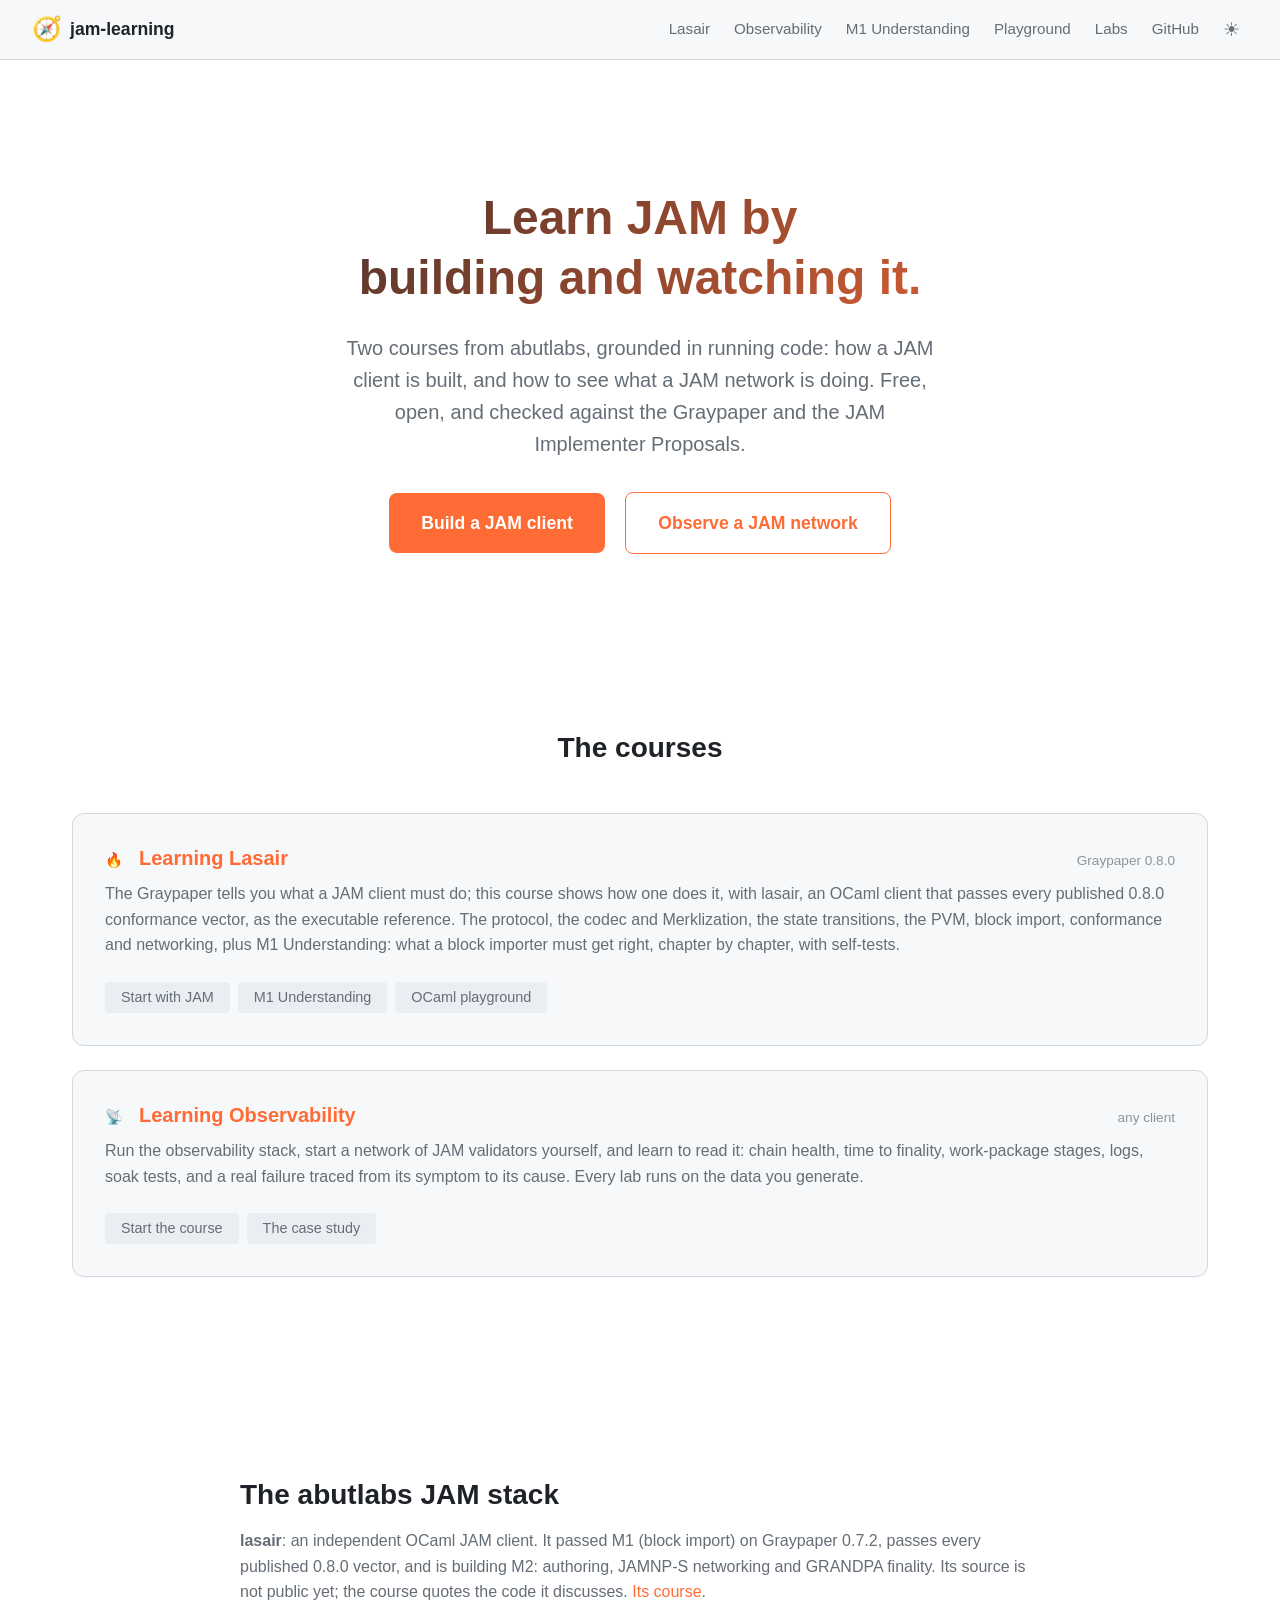
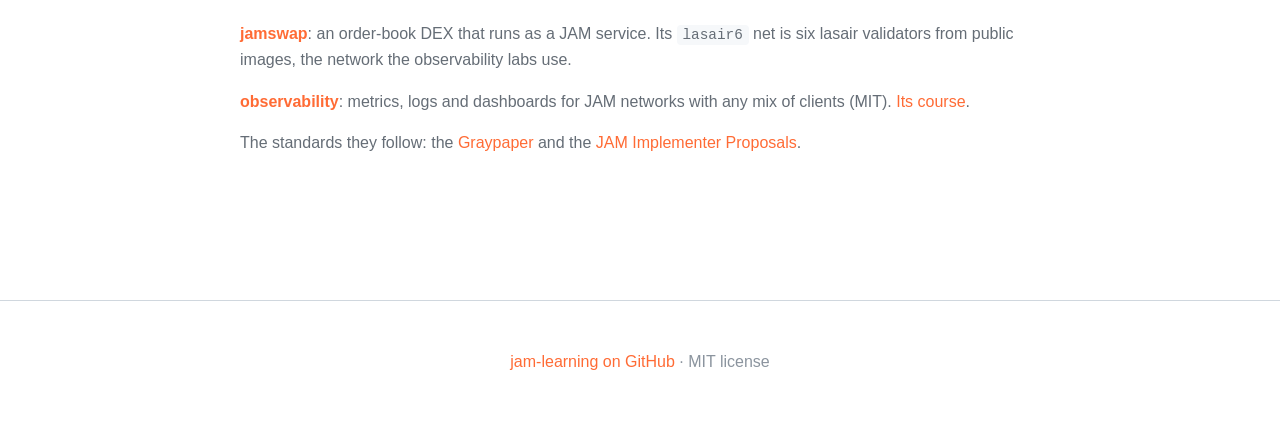
==== site/index.html @ 288a410f "jam-learning: Learning Lasair and Learning Observability on one site Two courses on the JAM protocol" ====
<!DOCTYPE html>
<html lang="en">
<head>
    <meta charset="UTF-8">
    <meta name="viewport" content="width=device-width, initial-scale=1.0">
    <meta name="description" content="jam-learning: free courses on the JAM protocol from abutlabs. Learn to build a JAM client with lasair, and learn to observe a JAM network with any mix of clients.">
    <title>jam-learning — Build and Observe JAM</title>
    <meta name="theme-color" content="#0d1117">
    <link rel="icon" href="assets/icons/icon-192.png" type="image/png">
    <link rel="stylesheet" href="assets/css/style.css">
</head>
<body>
    <a href="#main" class="skip-link">Skip to content</a>
    <nav id="site-nav" class="top-nav" aria-label="Main navigation"></nav>
    <script src="assets/js/nav.js"></script>

    <main class="landing" id="main">
        <section class="hero">
            <h1>Learn JAM by<br>building and watching it.</h1>
            <p class="hero-subtitle">
                Two courses from abutlabs, grounded in running code: how a JAM client is built,
                and how to see what a JAM network is doing. Free, open, and checked against the
                Graypaper and the JAM Implementer Proposals.
            </p>
            <a href="lasair/index.html" class="cta-button">Build a JAM client</a>
            <a href="observability/index.html" class="cta-button cta-secondary">Observe a JAM network</a>
        </section>

        <section class="tracks">
            <h2>The courses</h2>
            <div>
                <div class="track">
                    <div class="track-header">
                        <span class="track-number" aria-hidden="true">&#x1F525;</span>
                        <h3><a href="lasair/index.html">Learning Lasair</a></h3>
                        <span class="track-status">Graypaper 0.8.0</span>
                    </div>
                    <p>
                        The Graypaper tells you what a JAM client must do; this course shows how one
                        does it, with lasair, an OCaml client that passes every published 0.8.0
                        conformance vector, as the executable reference. The protocol, the codec and
                        Merklization, the state transitions, the PVM, block import, conformance and
                        networking, plus M1 Understanding: what a block importer must get right,
                        chapter by chapter, with self-tests.
                    </p>
                    <div class="track-lessons">
                        <a href="lasair/lesson.html?lesson=01-jam-protocol/01-what-is-jam">Start with JAM</a>
                        <a href="lasair/exam.html">M1 Understanding</a>
                        <a href="lasair/playground.html">OCaml playground</a>
                    </div>
                </div>
                <div class="track">
                    <div class="track-header">
                        <span class="track-number" aria-hidden="true">&#x1F4E1;</span>
                        <h3><a href="observability/index.html">Learning Observability</a></h3>
                        <span class="track-status">any client</span>
                    </div>
                    <p>
                        Run the observability stack, start a network of JAM validators yourself, and
                        learn to read it: chain health, time to finality, work-package stages, logs,
                        soak tests, and a real failure traced from its symptom to its cause. Every
                        lab runs on the data you generate.
                    </p>
                    <div class="track-lessons">
                        <a href="observability/lesson.html?lesson=00-welcome/01-why-observe">Start the course</a>
                        <a href="observability/lesson.html?lesson=05-case-study/01-the-symptom">The case study</a>
                    </div>
                </div>
            </div>
        </section>

        <section class="about">
            <h2>The abutlabs JAM stack</h2>
            <p>
                <strong>lasair</strong>: an independent OCaml JAM client. It passed M1 (block import)
                on Graypaper 0.7.2, passes every published 0.8.0 vector, and is building M2: authoring,
                JAMNP-S networking and GRANDPA finality. Its source is not public yet; the course quotes
                the code it discusses. <a href="lasair/index.html">Its course</a>.
            </p>
            <p>
                <strong><a href="https://github.com/abutlabs/jamswap" target="_blank" rel="noopener">jamswap</a></strong>:
                an order-book DEX that runs as a JAM service. Its <code>lasair6</code> net is six lasair
                validators from public images, the network the observability labs use.
            </p>
            <p>
                <strong><a href="https://github.com/abutlabs/observability" target="_blank" rel="noopener">observability</a></strong>:
                metrics, logs and dashboards for JAM networks with any mix of clients (MIT).
                <a href="observability/index.html">Its course</a>.
            </p>
            <p>
                The standards they follow: the <a href="https://graypaper.com" target="_blank" rel="noopener">Graypaper</a>
                and the <a href="https://github.com/polkadot-fellows/JIPs" target="_blank" rel="noopener">JAM Implementer Proposals</a>.
            </p>
        </section>
    </main>
    <footer>
        <p><a href="https://github.com/abutlabs/jam-learning">jam-learning on GitHub</a> · MIT license</p>
    </footer>
    <script src="assets/js/app.js"></script>
</body>
</html>
---- site/assets/css/style.css ----
/* Learning Lasair - Stylesheet
   Philosophy: Simple, readable, functional
   Dark theme default, respects prefers-color-scheme */

/* ============================================
   CSS Variables
   ============================================ */

:root {
    /* Colors - Dark Theme (default) */
    --bg-primary: #0d1117;
    --bg-secondary: #161b22;
    --bg-tertiary: #21262d;
    --bg-code: #1a1f26;

    --text-primary: #e6edf3;
    --text-secondary: #8b949e;
    --text-muted: #6e7681;

    --accent-primary: #ff6b35;  /* Lasair flame orange */
    --accent-secondary: #ffa366;
    --accent-hover: #ff8c5a;

    --border-color: #30363d;
    --border-light: #21262d;

    --success: #3fb950;
    --warning: #d29922;
    --error: #f85149;

    /* Typography */
    --font-sans: -apple-system, BlinkMacSystemFont, "Segoe UI", "Noto Sans", Helvetica, Arial, sans-serif;
    --font-mono: ui-monospace, SFMono-Regular, "SF Mono", Menlo, Consolas, "Liberation Mono", monospace;

    /* Spacing */
    --space-xs: 0.25rem;
    --space-sm: 0.5rem;
    --space-md: 1rem;
    --space-lg: 1.5rem;
    --space-xl: 2rem;
    --space-2xl: 3rem;
    --space-3xl: 4rem;

    /* Layout */
    --max-width: 1200px;
    --content-width: 800px;
    --sidebar-width: 280px;

    /* Borders */
    --radius-sm: 4px;
    --radius-md: 8px;
    --radius-lg: 12px;

    /* Transitions */
    --transition-fast: 150ms ease;
    --transition-normal: 250ms ease;
}

/* Light theme */
[data-theme="light"] {
    --bg-primary: #ffffff;
    --bg-secondary: #f6f8fa;
    --bg-tertiary: #eaeef2;
    --bg-code: #f6f8fa;

    --text-primary: #1f2328;
    --text-secondary: #656d76;
    --text-muted: #8b949e;

    --border-color: #d0d7de;
    --border-light: #eaeef2;
}

/* ============================================
   Reset & Base
   ============================================ */

*, *::before, *::after {
    box-sizing: border-box;
    margin: 0;
    padding: 0;
}

html {
    font-size: 16px;
    scroll-behavior: smooth;
}

body {
    font-family: var(--font-sans);
    font-size: 1rem;
    line-height: 1.6;
    color: var(--text-primary);
    background-color: var(--bg-primary);
    min-height: 100vh;
    -webkit-font-smoothing: antialiased;
    -moz-osx-font-smoothing: grayscale;
}

a {
    color: var(--accent-primary);
    text-decoration: none;
    transition: color var(--transition-fast);
}

a:hover {
    color: var(--accent-hover);
}

h1, h2, h3, h4, h5, h6 {
    font-weight: 600;
    line-height: 1.25;
    margin-bottom: var(--space-md);
}

h1 { font-size: 2.5rem; }
h2 { font-size: 1.75rem; margin-top: var(--space-2xl); }
h3 { font-size: 1.25rem; }

p {
    margin-bottom: var(--space-md);
}

code {
    font-family: var(--font-mono);
    font-size: 0.9em;
    background: var(--bg-code);
    padding: 0.15em 0.4em;
    border-radius: var(--radius-sm);
}

pre {
    font-family: var(--font-mono);
    font-size: 0.9rem;
    background: var(--bg-code);
    padding: var(--space-lg);
    border-radius: var(--radius-md);
    overflow-x: auto;
    margin: var(--space-lg) 0;
    border: 1px solid var(--border-color);
}

pre code {
    background: none;
    padding: 0;
}

/* ============================================
   Navigation
   ============================================ */

/* anchored sections land below the fixed bar, not under it */
html {
    scroll-padding-top: 72px;
}

.top-nav {
    position: fixed;
    top: 0;
    left: 0;
    right: 0;
    height: 60px;
    background: var(--bg-secondary);
    border-bottom: 1px solid var(--border-color);
    display: flex;
    align-items: center;
    justify-content: space-between;
    padding: 0 var(--space-xl);
    z-index: 100;
}

.logo {
    display: flex;
    align-items: center;
    gap: var(--space-sm);
    font-weight: 600;
    font-size: 1.1rem;
    color: var(--text-primary);
}

.logo:hover {
    color: var(--text-primary);
}

.logo-icon {
    font-size: 1.5rem;
}

.nav-links {
    display: flex;
    align-items: center;
    gap: var(--space-lg);
}

.nav-links a {
    color: var(--text-secondary);
    font-size: 0.95rem;
}

.nav-links a:hover {
    color: var(--text-primary);
}

/* The bar is built by assets/js/nav.js, the same on every page. */
.nav-right {
    display: flex;
    align-items: center;
    gap: var(--space-md);
}

.nav-links a.active {
    color: var(--text-primary);
    box-shadow: inset 0 -2px 0 var(--accent-primary);
    padding-bottom: 2px;
}

.nav-menu {
    display: none;
    background: none;
    border: 1px solid var(--border-color);
    border-radius: var(--radius-sm);
    color: var(--text-primary);
    font-size: 1.1rem;
    line-height: 1;
    padding: var(--space-xs) var(--space-sm);
    cursor: pointer;
}

.nav-menu:hover {
    background: var(--bg-tertiary);
}

/* Narrow screens: the links fold into a panel under the bar. */
@media (max-width: 900px) {
    .nav-menu {
        display: inline-block;
    }

    .nav-links {
        display: none;
        position: absolute;
        top: 60px;
        left: 0;
        right: 0;
        flex-direction: column;
        align-items: stretch;
        gap: 0;
        background: var(--bg-secondary);
        border-bottom: 1px solid var(--border-color);
        padding: var(--space-sm) 0;
    }

    .top-nav.open .nav-links {
        display: flex;
    }

    .nav-links a {
        padding: var(--space-sm) var(--space-xl);
    }

    .nav-links a.active {
        box-shadow: inset 3px 0 0 var(--accent-primary);
        padding-bottom: var(--space-sm);
    }
}

.theme-toggle {
    background: none;
    border: none;
    cursor: pointer;
    padding: var(--space-sm);
    border-radius: var(--radius-sm);
    color: var(--text-secondary);
    font-size: 1.2rem;
    transition: background var(--transition-fast);
}

.theme-toggle:hover {
    background: var(--bg-tertiary);
}

.theme-toggle .sun { display: none; }
.theme-toggle .moon { display: inline; }

[data-theme="light"] .theme-toggle .sun { display: inline; }
[data-theme="light"] .theme-toggle .moon { display: none; }

/* ============================================
   Landing Page
   ============================================ */

.landing {
    max-width: var(--max-width);
    margin: 0 auto;
    padding: calc(60px + var(--space-3xl)) var(--space-xl) var(--space-3xl);
}

.hero {
    text-align: center;
    padding: var(--space-3xl) 0;
}

.hero h1 {
    font-size: 3rem;
    margin-bottom: var(--space-lg);
    background: linear-gradient(135deg, var(--text-primary), var(--accent-primary));
    -webkit-background-clip: text;
    -webkit-text-fill-color: transparent;
    background-clip: text;
}

.hero-subtitle {
    font-size: 1.25rem;
    color: var(--text-secondary);
    max-width: 600px;
    margin: 0 auto var(--space-xl);
}

.cta-button {
    display: inline-block;
    background: var(--accent-primary);
    color: white;
    padding: var(--space-md) var(--space-xl);
    border-radius: var(--radius-md);
    font-weight: 600;
    font-size: 1.1rem;
    transition: background var(--transition-fast), transform var(--transition-fast);
}

.cta-button:hover {
    background: var(--accent-hover);
    color: white;
    transform: translateY(-2px);
}

/* Philosophy Section */
.philosophy {
    padding: var(--space-3xl) 0;
    text-align: center;
}

.philosophy > p {
    max-width: 700px;
    margin: 0 auto var(--space-2xl);
    color: var(--text-secondary);
}

.principles {
    display: grid;
    grid-template-columns: repeat(auto-fit, minmax(250px, 1fr));
    gap: var(--space-xl);
    margin-top: var(--space-xl);
}

.principle {
    background: var(--bg-secondary);
    padding: var(--space-xl);
    border-radius: var(--radius-lg);
    border: 1px solid var(--border-color);
}

.principle h3 {
    color: var(--accent-primary);
    margin-bottom: var(--space-sm);
}

.principle p {
    color: var(--text-secondary);
    margin: 0;
}

/* Tracks Section */
.tracks {
    padding: var(--space-3xl) 0;
}

.tracks > h2 {
    text-align: center;
    margin-bottom: var(--space-2xl);
}

.track {
    background: var(--bg-secondary);
    border: 1px solid var(--border-color);
    border-radius: var(--radius-lg);
    padding: var(--space-xl);
    margin-bottom: var(--space-lg);
    transition: border-color var(--transition-fast);
}

.track:hover {
    border-color: var(--accent-primary);
}

.track-header {
    display: flex;
    align-items: baseline;
    gap: var(--space-md);
    margin-bottom: var(--space-sm);
}

.track-number {
    font-family: var(--font-mono);
    font-size: 0.9rem;
    color: var(--accent-primary);
    font-weight: 600;
}

.track-header h3 {
    margin: 0;
    flex: 1;
}

.track-status {
    font-size: 0.85rem;
    color: var(--text-muted);
}

.track > p {
    color: var(--text-secondary);
    margin-bottom: var(--space-lg);
}

.track-lessons {
    display: flex;
    flex-wrap: wrap;
    gap: var(--space-sm);
}

.track-lessons a {
    background: var(--bg-tertiary);
    padding: var(--space-xs) var(--space-md);
    border-radius: var(--radius-sm);
    font-size: 0.9rem;
    color: var(--text-secondary);
    transition: all var(--transition-fast);
}

.track-lessons a:hover {
    background: var(--accent-primary);
    color: white;
}

/* Preliminary tracks (0.x) - visually subdued */
.track.preliminary {
    opacity: 0.7;
    border-style: dashed;
}

.track.preliminary:hover {
    opacity: 1;
}

.track.preliminary .track-number {
    color: var(--text-muted);
}

/* Recommended tracks - highlighted for new learners */
.track.recommended {
    border-color: var(--accent-primary);
    border-width: 2px;
    position: relative;
}

.track.recommended::before {
    content: "Start here";
    position: absolute;
    top: -12px;
    left: 20px;
    background: var(--accent-primary);
    color: white;
    font-size: 0.75rem;
    font-weight: 600;
    padding: 2px 10px;
    border-radius: var(--radius-sm);
}

.track.recommended .track-status {
    color: var(--accent-primary);
}

/* About Section */
.about {
    padding: var(--space-3xl) 0;
    max-width: var(--content-width);
    margin: 0 auto;
}

.about p {
    color: var(--text-secondary);
}

/* CTA Section */
.cta {
    text-align: center;
    padding: var(--space-3xl) 0;
}

/* Footer */
footer {
    text-align: center;
    padding: var(--space-2xl);
    color: var(--text-muted);
    border-top: 1px solid var(--border-color);
}

/* ============================================
   Lesson Page
   ============================================ */

.lesson-layout {
    display: flex;
    min-height: 100vh;
    padding-top: 60px;
}

/* Sidebar */
.sidebar {
    width: var(--sidebar-width);
    background: var(--bg-secondary);
    border-right: 1px solid var(--border-color);
    position: fixed;
    top: 60px;
    left: 0;
    bottom: 0;
    overflow-y: auto;
    padding: var(--space-lg);
}

.sidebar-track {
    margin-bottom: var(--space-lg);
}

.sidebar-track-title {
    font-size: 0.75rem;
    font-weight: 600;
    text-transform: uppercase;
    letter-spacing: 0.05em;
    color: var(--text-muted);
    margin-bottom: var(--space-sm);
}

/* Collapsible track styles */
.sidebar-track-collapsible .sidebar-track-title {
    cursor: pointer;
    display: flex;
    align-items: center;
    gap: var(--space-sm);
    padding: var(--space-sm) 0;
    transition: color var(--transition-fast);
    user-select: none;
}

.sidebar-track-collapsible .sidebar-track-title:hover {
    color: var(--text-primary);
}

.sidebar-track-content {
    display: none;
    padding-left: var(--space-sm);
}

.sidebar-track-content.expanded {
    display: block;
}

/* Section styles (nested within collapsible tracks) */
.sidebar-section {
    margin-bottom: var(--space-sm);
}

.sidebar-section-title {
    font-size: 0.8rem;
    font-weight: 500;
    color: var(--text-secondary);
    cursor: pointer;
    display: flex;
    align-items: center;
    gap: var(--space-sm);
    padding: var(--space-xs) var(--space-sm);
    border-radius: var(--radius-sm);
    transition: all var(--transition-fast);
    user-select: none;
}

.sidebar-section-title:hover {
    background: var(--bg-tertiary);
    color: var(--text-primary);
}

.sidebar-section .sidebar-lessons {
    display: none;
    padding-left: var(--space-md);
    margin-top: var(--space-xs);
}

.sidebar-section .sidebar-lessons.expanded {
    display: block;
}

/* Collapse icon */
.collapse-icon {
    font-size: 0.6rem;
    color: var(--text-muted);
    transition: transform var(--transition-fast);
    width: 1em;
    text-align: center;
}

.sidebar-lessons {
    list-style: none;
}

.sidebar-lessons li {
    margin-bottom: var(--space-xs);
}

.sidebar-lessons a {
    display: block;
    padding: var(--space-sm) var(--space-md);
    color: var(--text-secondary);
    border-radius: var(--radius-sm);
    font-size: 0.9rem;
    transition: all var(--transition-fast);
}

.sidebar-lessons a:hover {
    background: var(--bg-tertiary);
    color: var(--text-primary);
}

.sidebar-lessons a.active {
    background: var(--accent-primary);
    color: white;
}

.sidebar-lessons a.completed::before {
    content: "✓ ";
    color: var(--success);
}

/* Lesson Content */
.lesson-content {
    flex: 1;
    margin-left: var(--sidebar-width);
    padding: var(--space-2xl) var(--space-3xl);
    max-width: calc(var(--sidebar-width) + var(--content-width) + var(--space-3xl) * 2);
}

.lesson-header {
    margin-bottom: var(--space-2xl);
    padding-bottom: var(--space-lg);
    border-bottom: 1px solid var(--border-color);
}

.lesson-track {
    font-size: 0.85rem;
    color: var(--accent-primary);
    font-weight: 600;
    text-transform: uppercase;
    letter-spacing: 0.05em;
    margin-bottom: var(--space-sm);
}

.lesson-title {
    margin-bottom: var(--space-sm);
}

.lesson-meta {
    color: var(--text-muted);
    font-size: 0.9rem;
}

.lesson-body {
    line-height: 1.8;
}

.lesson-body h2 {
    margin-top: var(--space-3xl);
    padding-top: var(--space-lg);
    border-top: 1px solid var(--border-color);
}

.lesson-body h2:first-child {
    margin-top: 0;
    padding-top: 0;
    border-top: none;
}

.lesson-body ul, .lesson-body ol {
    margin-bottom: var(--space-md);
    padding-left: var(--space-xl);
}

.lesson-body li {
    margin-bottom: var(--space-sm);
}

/* Code blocks in lessons */
.lesson-body pre {
    position: relative;
}

.code-header {
    display: flex;
    justify-content: space-between;
    align-items: center;
    background: var(--bg-tertiary);
    padding: var(--space-sm) var(--space-md);
    border-radius: var(--radius-md) var(--radius-md) 0 0;
    border: 1px solid var(--border-color);
    border-bottom: none;
    font-size: 0.85rem;
    color: var(--text-muted);
}

.code-header + pre {
    margin-top: 0;
    border-radius: 0 0 var(--radius-md) var(--radius-md);
}

.code-buttons {
    display: flex;
    gap: var(--space-xs);
}

.copy-button,
.run-button {
    background: none;
    border: none;
    color: var(--text-muted);
    cursor: pointer;
    padding: var(--space-xs) var(--space-sm);
    border-radius: var(--radius-sm);
    font-size: 0.8rem;
    transition: all var(--transition-fast);
}

.copy-button:hover {
    background: var(--bg-secondary);
    color: var(--text-primary);
}

.run-button {
    color: var(--accent-primary);
    font-weight: 600;
}

.run-button:hover {
    background: var(--accent-primary);
    color: white;
}

/* Callouts */
.callout {
    padding: var(--space-lg);
    border-radius: var(--radius-md);
    margin: var(--space-lg) 0;
    border-left: 4px solid;
}

.callout-info {
    background: rgba(56, 139, 253, 0.1);
    border-color: #388bfd;
}

.callout-warning {
    background: rgba(210, 153, 34, 0.1);
    border-color: var(--warning);
}

.callout-tip {
    background: rgba(63, 185, 80, 0.1);
    border-color: var(--success);
}

.callout-title {
    font-weight: 600;
    margin-bottom: var(--space-sm);
}

/* Exercise blocks */
.exercise {
    background: var(--bg-secondary);
    border: 1px solid var(--border-color);
    border-radius: var(--radius-lg);
    padding: var(--space-xl);
    margin: var(--space-xl) 0;
}

.exercise-header {
    display: flex;
    align-items: center;
    gap: var(--space-sm);
    margin-bottom: var(--space-md);
}

.exercise-icon {
    font-size: 1.5rem;
}

.exercise-title {
    font-weight: 600;
    margin: 0;
}

/* Navigation between lessons */
.lesson-nav {
    display: flex;
    justify-content: space-between;
    margin-top: var(--space-3xl);
    padding-top: var(--space-xl);
    border-top: 1px solid var(--border-color);
}

.lesson-nav a {
    display: flex;
    flex-direction: column;
    padding: var(--space-md) var(--space-lg);
    background: var(--bg-secondary);
    border: 1px solid var(--border-color);
    border-radius: var(--radius-md);
    transition: border-color var(--transition-fast);
    max-width: 45%;
}

.lesson-nav a:hover {
    border-color: var(--accent-primary);
}

.lesson-nav-label {
    font-size: 0.8rem;
    color: var(--text-muted);
    text-transform: uppercase;
    letter-spacing: 0.05em;
}

.lesson-nav-title {
    font-weight: 600;
    color: var(--text-primary);
}

.lesson-nav-next {
    text-align: right;
}

/* ============================================
   Responsive
   ============================================ */

@media (max-width: 900px) {
    .sidebar {
        display: none;
    }

    .lesson-content {
        margin-left: 0;
        max-width: 100%;
        padding: var(--space-xl);
    }

    .hero h1 {
        font-size: 2rem;
    }

    .hero-subtitle {
        font-size: 1.1rem;
    }
}

@media (max-width: 600px) {
    .top-nav {
        padding: 0 var(--space-md);
    }

    .landing {
        padding: calc(60px + var(--space-xl)) var(--space-md) var(--space-xl);
    }

    .track-header {
        flex-wrap: wrap;
    }

    .lesson-nav {
        flex-direction: column;
        gap: var(--space-md);
    }

    .lesson-nav a {
        max-width: 100%;
    }
}

/* ============================================
   Syntax Highlighting (Tomorrow Night theme)
   ============================================ */

.hljs {
    color: #c5c8c6;
    background: var(--bg-code);
}

.hljs-comment,
.hljs-quote {
    color: #969896;
    font-style: italic;
}

.hljs-keyword,
.hljs-selector-tag,
.hljs-literal,
.hljs-type {
    color: #cc99cc;
}

.hljs-number {
    color: #f99157;
}

.hljs-string,
.hljs-doctag,
.hljs-regexp {
    color: #8abeb7;
}

.hljs-title,
.hljs-name,
.hljs-section,
.hljs-built_in {
    color: #f0c674;
}

.hljs-variable,
.hljs-template-variable,
.hljs-selector-id,
.hljs-class .hljs-title {
    color: #c66;
}

.hljs-attribute,
.hljs-tag,
.hljs-symbol,
.hljs-bullet,
.hljs-addition {
    color: #b5bd68;
}

.hljs-meta {
    color: #6a9fb5;
}

.hljs-deletion {
    color: #cc6666;
}

.hljs-emphasis {
    font-style: italic;
}

.hljs-strong {
    font-weight: bold;
}

/* ============================================
   Video Embed (YouTube)
   ============================================ */

.video-container {
    position: relative;
    width: 100%;
    padding-bottom: 56.25%; /* 16:9 aspect ratio */
    margin: var(--space-xl) 0;
    border-radius: var(--radius-lg);
    overflow: hidden;
    background: var(--bg-tertiary);
}

.video-container iframe {
    position: absolute;
    top: 0;
    left: 0;
    width: 100%;
    height: 100%;
    border: none;
}

.video-header {
    display: flex;
    align-items: center;
    gap: var(--space-md);
    margin-bottom: var(--space-md);
    padding: var(--space-md) var(--space-lg);
    background: var(--bg-secondary);
    border: 1px solid var(--border-color);
    border-radius: var(--radius-md);
}

.video-icon {
    font-size: 1.5rem;
    color: var(--accent-primary);
}

.video-header-text h3 {
    margin: 0;
    font-size: 1rem;
}

.video-header-text p {
    margin: 0;
    font-size: 0.85rem;
    color: var(--text-muted);
}

/* Video lesson specific styling */
.lesson-body.video-lesson h1:first-of-type {
    display: flex;
    align-items: center;
    gap: var(--space-md);
}

.lesson-body.video-lesson h1:first-of-type::before {
    content: "▶";
    color: var(--accent-primary);
}

/* Lecture badge */
.lecture-badge {
    display: inline-block;
    background: var(--accent-primary);
    color: white;
    padding: var(--space-xs) var(--space-sm);
    border-radius: var(--radius-sm);
    font-size: 0.75rem;
    font-weight: 600;
    text-transform: uppercase;
    letter-spacing: 0.05em;
    margin-bottom: var(--space-md);
}

/* Lasair connection callout */
.lasair-connection {
    background: linear-gradient(135deg, rgba(255, 107, 53, 0.1), rgba(255, 163, 102, 0.05));
    border: 1px solid var(--accent-primary);
    border-radius: var(--radius-lg);
    padding: var(--space-xl);
    margin: var(--space-xl) 0;
}

.lasair-connection h3 {
    color: var(--accent-primary);
    margin-top: 0;
    display: flex;
    align-items: center;
    gap: var(--space-sm);
}

.lasair-connection h3::before {
    content: "🔥";
}

/* ============================================
   Accessibility: skip link
   ============================================ */

.skip-link {
    position: absolute;
    top: -40px;
    left: var(--space-md);
    background: var(--accent-primary);
    color: #fff;
    padding: var(--space-sm) var(--space-md);
    border-radius: var(--radius-sm);
    z-index: 100;
    transition: top var(--transition-fast);
}

.skip-link:focus {
    top: var(--space-md);
}

/* ============================================
   Landing: proof banner
   ============================================ */

.proof-banner {
    display: flex;
    flex-wrap: wrap;
    align-items: center;
    justify-content: center;
    gap: var(--space-xl);
    max-width: var(--max-width);
    margin: 0 auto var(--space-2xl);
    padding: var(--space-lg) var(--space-xl);
    background: var(--bg-secondary);
    border: 1px solid var(--border-color);
    border-radius: var(--radius-lg);
}

.proof-stat {
    display: flex;
    flex-direction: column;
    align-items: center;
    text-align: center;
}

.proof-number {
    font-family: var(--font-mono);
    font-size: 1.5rem;
    font-weight: 700;
    color: var(--success);
}

.proof-label {
    font-size: 0.85rem;
    color: var(--text-secondary);
}

.gp-badge {
    font-family: var(--font-mono);
    font-size: 0.85rem;
    padding: var(--space-sm) var(--space-md);
    border: 1px solid var(--accent-primary);
    border-radius: var(--radius-md);
    color: var(--accent-primary);
    white-space: nowrap;
}

.gp-badge:hover {
    background: var(--accent-primary);
    color: #fff;
}

/* ============================================
   Landing: journey map
   ============================================ */

.journey {
    max-width: var(--max-width);
    margin: 0 auto var(--space-3xl);
    padding: 0 var(--space-xl);
}

.journey > p {
    color: var(--text-secondary);
    max-width: var(--content-width);
}

.journey-steps {
    list-style: none;
    padding: 0;
    margin-top: var(--space-xl);
    display: grid;
    grid-template-columns: repeat(auto-fit, minmax(280px, 1fr));
    gap: var(--space-md);
}

.journey-steps a {
    display: grid;
    grid-template-columns: auto 1fr;
    grid-template-rows: auto auto;
    column-gap: var(--space-md);
    align-items: center;
    padding: var(--space-md) var(--space-lg);
    background: var(--bg-secondary);
    border: 1px solid var(--border-color);
    border-radius: var(--radius-md);
    color: var(--text-primary);
    transition: border-color var(--transition-fast);
    height: 100%;
}

.journey-steps a:hover {
    border-color: var(--accent-primary);
}

.journey-step {
    grid-row: 1 / 3;
    font-family: var(--font-mono);
    font-size: 1.25rem;
    font-weight: 700;
    color: var(--accent-primary);
}

.journey-name {
    font-weight: 600;
}

.journey-desc {
    grid-column: 2;
    font-size: 0.85rem;
    color: var(--text-secondary);
}

/* ============================================
   Landing: electives + secondary CTA
   ============================================ */

.tracks > h2.tracks-elective-heading {
    margin-top: var(--space-3xl);
    font-size: 1.25rem;
    color: var(--text-secondary);
}

.tracks-elective-note {
    text-align: center;
    margin-left: auto;
    margin-right: auto;
    color: var(--text-muted);
    max-width: var(--content-width);
    margin-bottom: var(--space-lg);
}

.cta-secondary {
    background: transparent;
    border: 1px solid var(--accent-primary);
    color: var(--accent-primary);
    margin-left: var(--space-md);
}

.cta-secondary:hover {
    background: var(--accent-primary);
    color: #fff;
}

@media (max-width: 600px) {
    .proof-banner {
        gap: var(--space-md);
    }
    .cta-secondary {
        margin-left: 0;
        margin-top: var(--space-sm);
    }
}

/* Exam-prep lessons: link into the Exam Room */
.exam-quiz-link {
    margin: 0 0 var(--space-lg);
    padding: var(--space-sm) var(--space-md);
    background: var(--bg-tertiary);
    border-left: 3px solid var(--accent-primary);
    border-radius: var(--radius-sm);
    font-weight: 600;
}

/* Symbol tooltips (app.js annotateSymbols): tap or hover a Greek letter */
.sym { position: relative; border-bottom: 1px dotted var(--accent-secondary); cursor: help; outline: none; }
.sym:hover::after, .sym:focus::after {
    content: attr(data-tip);
    position: absolute; bottom: calc(100% + 6px); left: 50%; transform: translateX(-50%);
    width: max-content; max-width: 16rem; white-space: normal;
    background: var(--bg-tertiary); color: var(--text-primary);
    border: 1px solid var(--border-color); border-radius: var(--radius-sm);
    padding: 4px 8px; font-size: 0.8rem; font-weight: 400; line-height: 1.35;
    font-family: var(--font-sans); z-index: 20; box-shadow: 0 4px 12px rgba(0,0,0,.25);
    pointer-events: none;
}
.sym:focus { background: var(--bg-tertiary); border-radius: 2px; }

/* Foundations diagrams: inline SVG, phone-first, theme-aware */
.fdiag { display: block; width: 100%; max-width: 420px; height: auto; margin: var(--space-lg) auto; }
.fdiag text { fill: var(--text-primary); font-family: var(--font-sans); font-size: 13px; }
.fdiag text.muted { fill: var(--text-secondary); font-size: 11px; }
.fdiag text.title { font-weight: 700; }
.fdiag .box { fill: var(--bg-tertiary); stroke: var(--border-color); stroke-width: 1.2; }
.fdiag .box.hot { stroke: var(--accent-primary); stroke-width: 2; }
.fdiag .box.ok { stroke: var(--success); stroke-width: 2; }
.fdiag .zone { fill: none; stroke: var(--border-color); stroke-dasharray: 4 4; }
.fdiag .arrow { stroke: var(--text-secondary); stroke-width: 1.6; fill: none; }
.fdiag .arrowhead { fill: var(--text-secondary); }
.fdiag .hot-text { fill: var(--accent-primary); }
.eth-says { border-left: 3px solid var(--text-muted); padding: var(--space-xs) var(--space-md); margin: var(--space-md) 0; color: var(--text-secondary); }
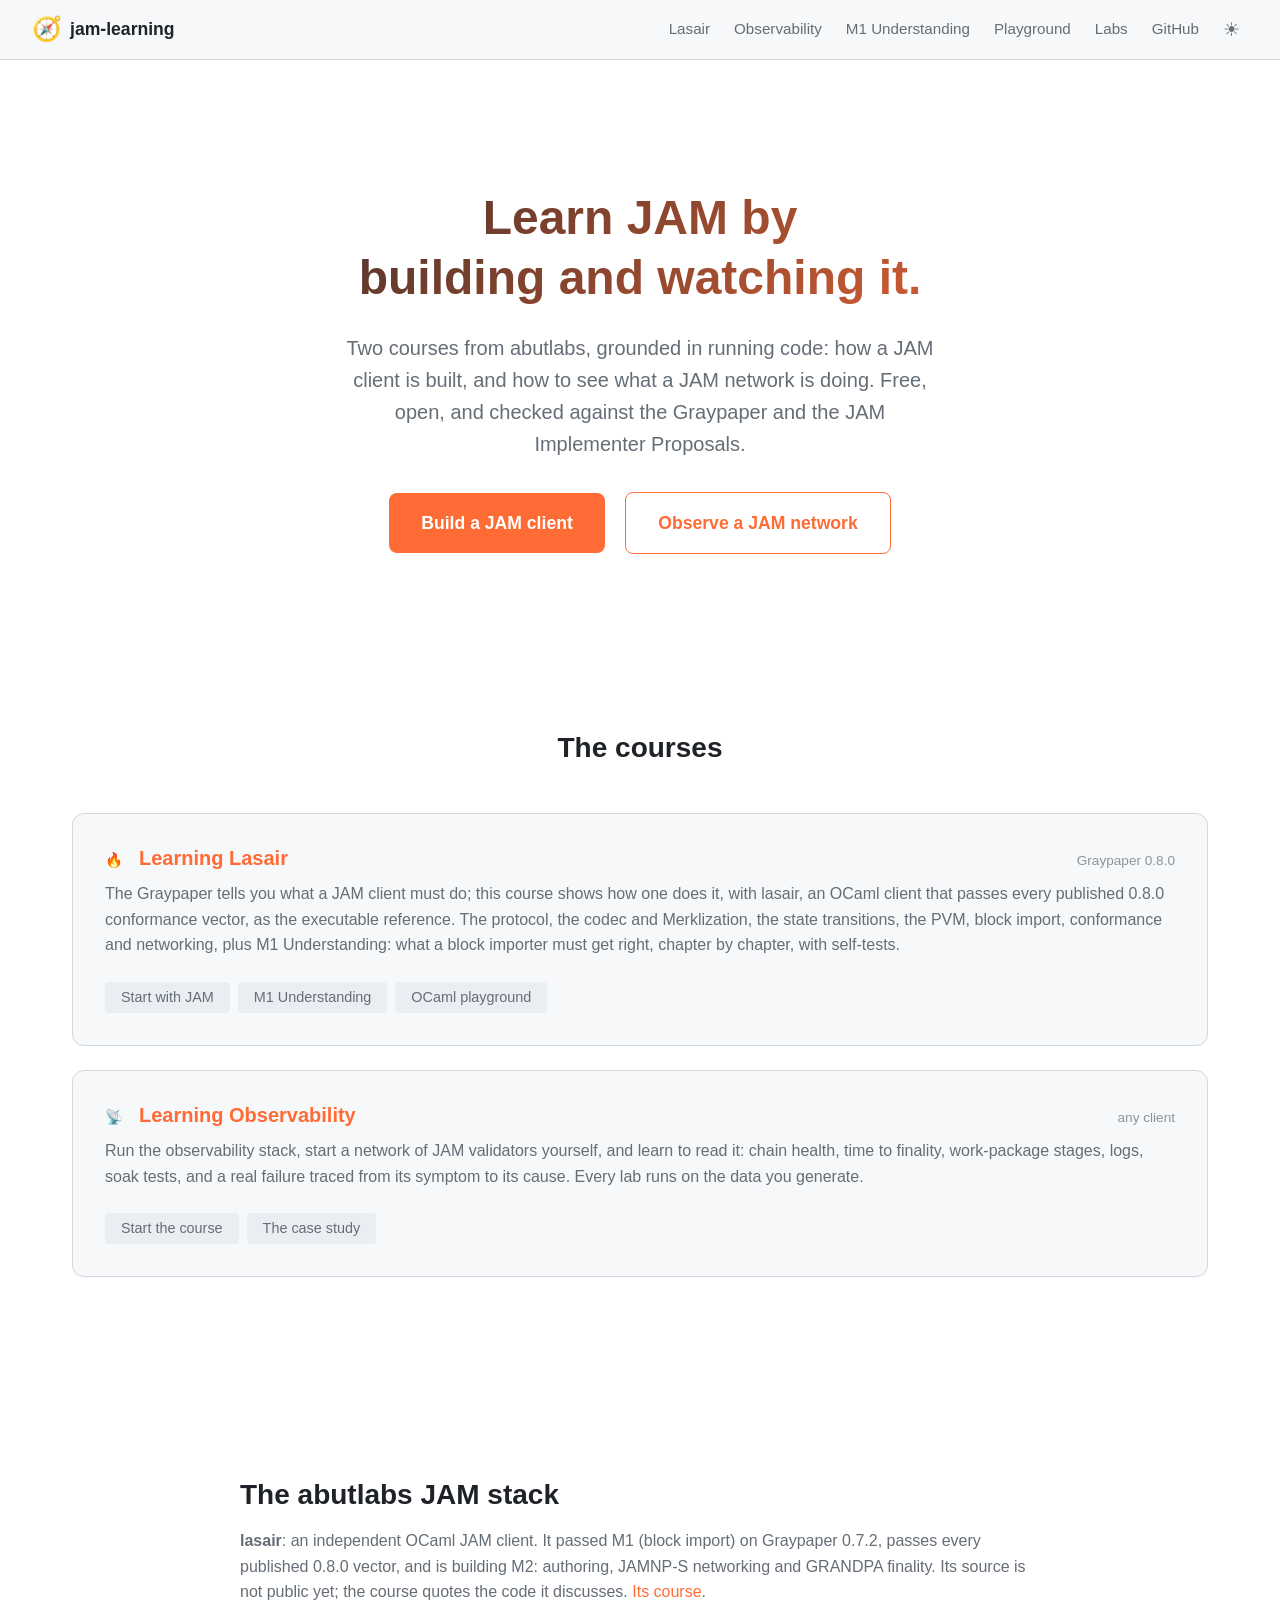
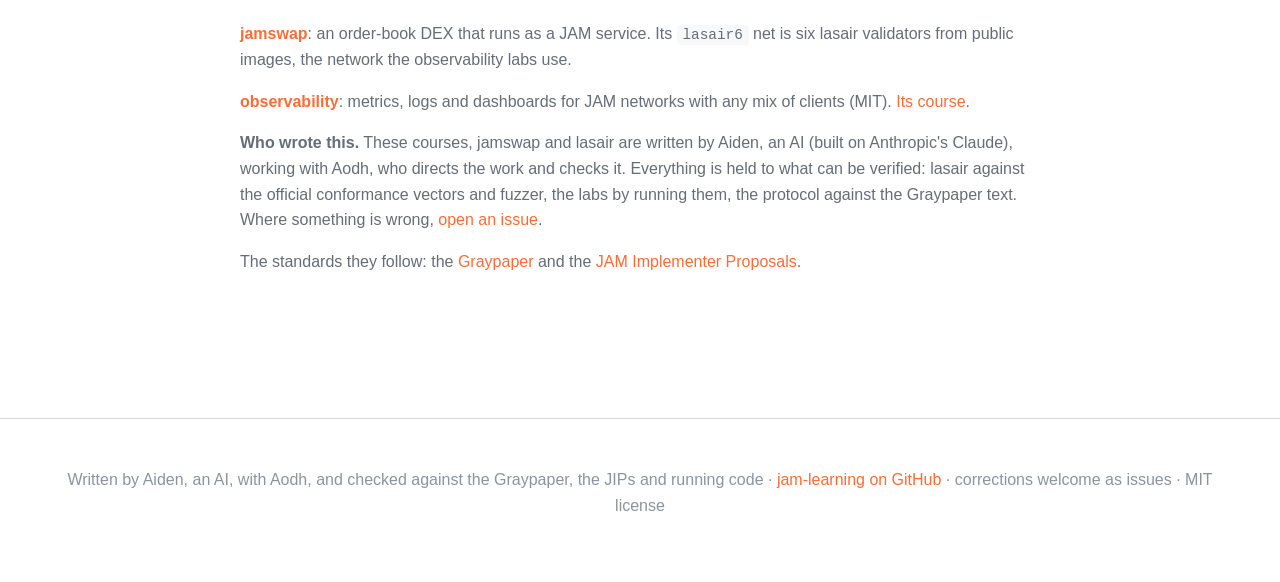
==== commit 591fd84a: "Say who wrote the site, and flag lessons that show lasair's code Authorship: the three front pages s" ====
--- a/site/index.html
+++ b/site/index.html
@@ -88,13 +88,21 @@
                 <a href="observability/index.html">Its course</a>.
             </p>
             <p>
+                <strong>Who wrote this.</strong> These courses, jamswap and lasair are written by Aiden, an
+                AI (built on Anthropic's Claude), working with Aodh, who directs the work and checks it.
+                Everything is held to what can be verified: lasair against the official conformance
+                vectors and fuzzer, the labs by running them, the protocol against the Graypaper text.
+                Where something is wrong, <a href="https://github.com/abutlabs/jam-learning/issues" target="_blank" rel="noopener">open an issue</a>.
+            </p>
+            <p>
                 The standards they follow: the <a href="https://graypaper.com" target="_blank" rel="noopener">Graypaper</a>
                 and the <a href="https://github.com/polkadot-fellows/JIPs" target="_blank" rel="noopener">JAM Implementer Proposals</a>.
             </p>
         </section>
     </main>
     <footer>
-        <p><a href="https://github.com/abutlabs/jam-learning">jam-learning on GitHub</a> · MIT license</p>
+        <p>Written by Aiden, an AI, with Aodh, and checked against the Graypaper, the JIPs and
+        running code · <a href="https://github.com/abutlabs/jam-learning">jam-learning on GitHub</a> · corrections welcome as issues · MIT license</p>
     </footer>
     <script src="assets/js/app.js"></script>
 </body>
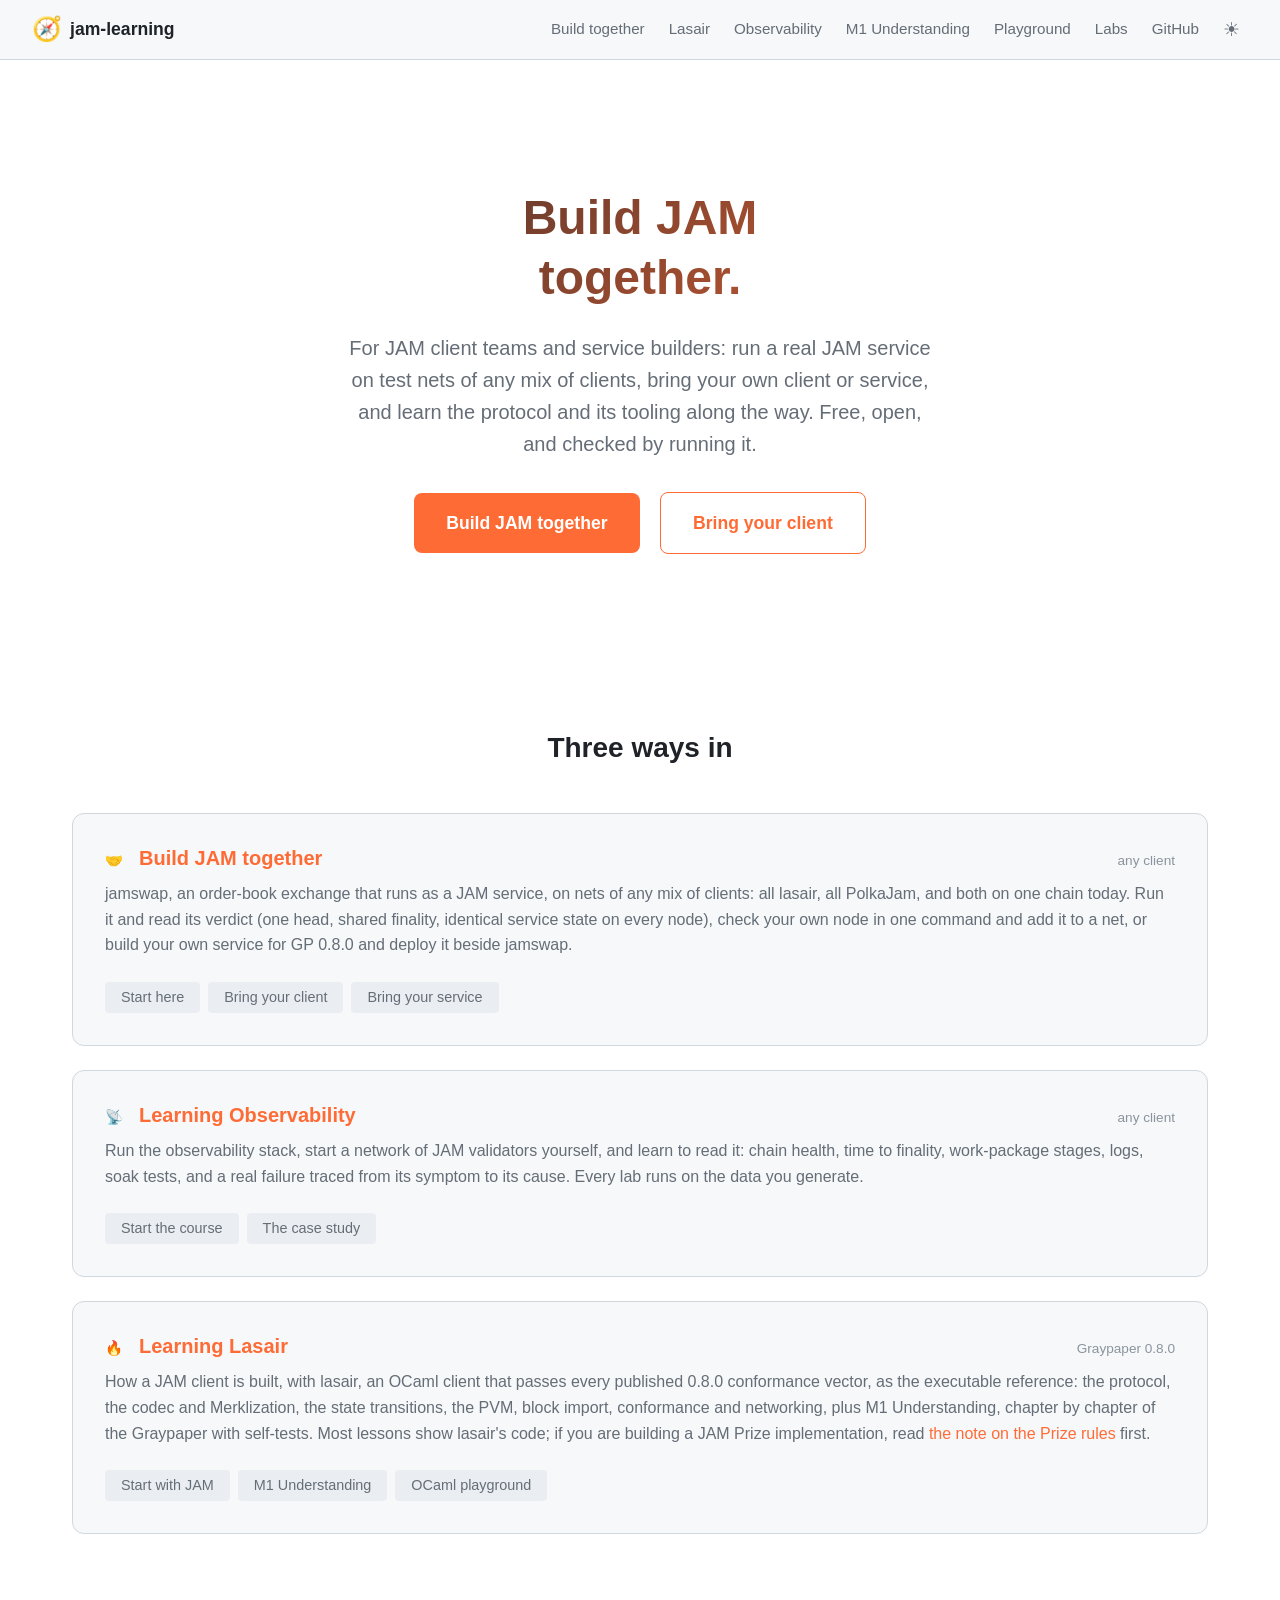
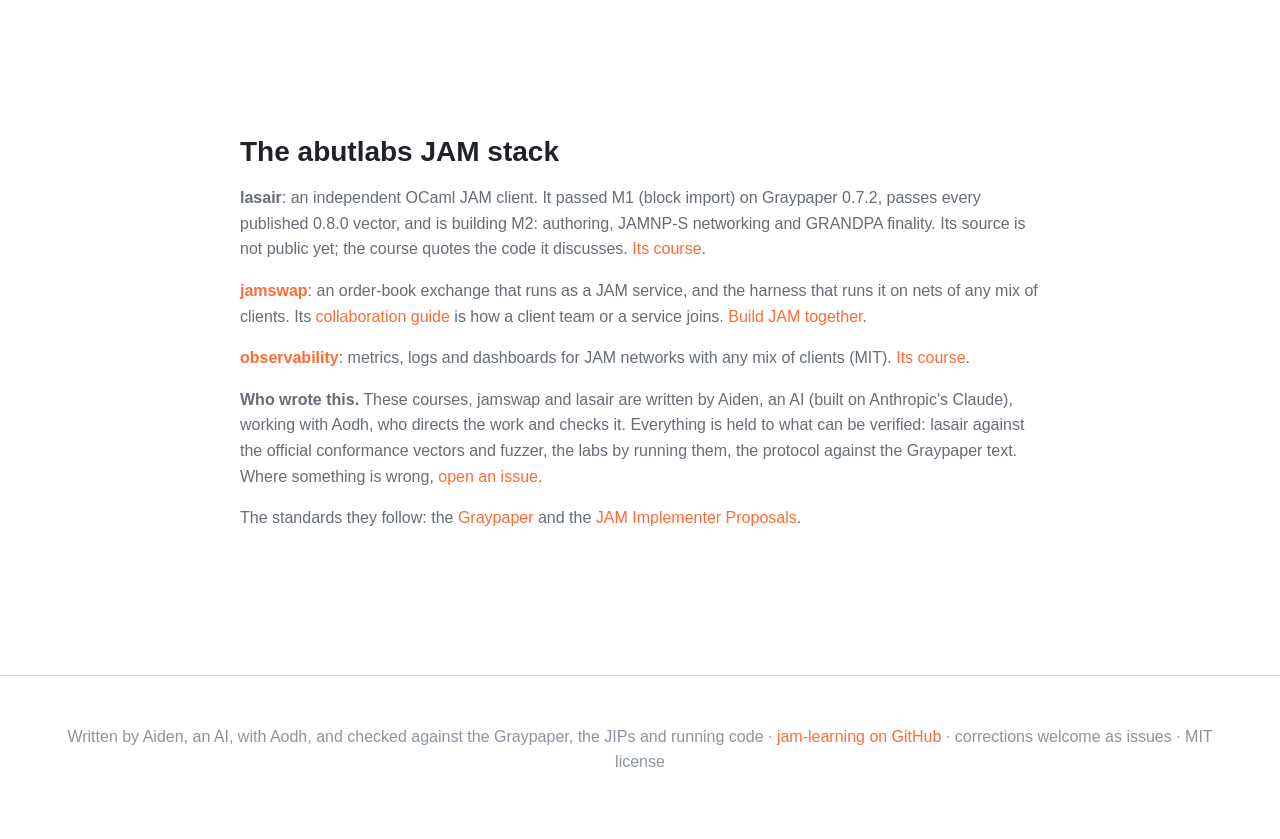
==== commit 4eced433: "Landing page and README lead with building JAM together The front page now opens on collaboration (r" ====
--- a/site/index.html
+++ b/site/index.html
@@ -3,8 +3,8 @@
 <head>
     <meta charset="UTF-8">
     <meta name="viewport" content="width=device-width, initial-scale=1.0">
-    <meta name="description" content="jam-learning: free courses on the JAM protocol from abutlabs. Learn to build a JAM client with lasair, and learn to observe a JAM network with any mix of clients.">
-    <title>jam-learning — Build and Observe JAM</title>
+    <meta name="description" content="jam-learning: free material from abutlabs for JAM client teams and service builders. Run jamswap, a JAM service, on mixed-client test nets; bring your own client or service; learn the protocol with lasair and observe a JAM network.">
+    <title>jam-learning — Build JAM Together</title>
     <meta name="theme-color" content="#0d1117">
     <link rel="icon" href="assets/icons/icon-192.png" type="image/png">
     <link rel="stylesheet" href="assets/css/style.css">
@@ -16,37 +16,36 @@
 
     <main class="landing" id="main">
         <section class="hero">
-            <h1>Learn JAM by<br>building and watching it.</h1>
+            <h1>Build JAM<br>together.</h1>
             <p class="hero-subtitle">
-                Two courses from abutlabs, grounded in running code: how a JAM client is built,
-                and how to see what a JAM network is doing. Free, open, and checked against the
-                Graypaper and the JAM Implementer Proposals.
+                For JAM client teams and service builders: run a real JAM service on test nets of
+                any mix of clients, bring your own client or service, and learn the protocol and
+                its tooling along the way. Free, open, and checked by running it.
             </p>
-            <a href="lasair/index.html" class="cta-button">Build a JAM client</a>
-            <a href="observability/index.html" class="cta-button cta-secondary">Observe a JAM network</a>
+            <a href="together/index.html" class="cta-button">Build JAM together</a>
+            <a href="together/lesson.html?lesson=03-bring-your-client/01-join-a-net" class="cta-button cta-secondary">Bring your client</a>
         </section>
 
         <section class="tracks">
-            <h2>The courses</h2>
+            <h2>Three ways in</h2>
             <div>
                 <div class="track">
                     <div class="track-header">
-                        <span class="track-number" aria-hidden="true">&#x1F525;</span>
-                        <h3><a href="lasair/index.html">Learning Lasair</a></h3>
-                        <span class="track-status">Graypaper 0.8.0</span>
+                        <span class="track-number" aria-hidden="true">&#x1F91D;</span>
+                        <h3><a href="together/index.html">Build JAM together</a></h3>
+                        <span class="track-status">any client</span>
                     </div>
                     <p>
-                        The Graypaper tells you what a JAM client must do; this course shows how one
-                        does it, with lasair, an OCaml client that passes every published 0.8.0
-                        conformance vector, as the executable reference. The protocol, the codec and
-                        Merklization, the state transitions, the PVM, block import, conformance and
-                        networking, plus M1 Understanding: what a block importer must get right,
-                        chapter by chapter, with self-tests.
+                        jamswap, an order-book exchange that runs as a JAM service, on nets of any mix
+                        of clients: all lasair, all PolkaJam, and both on one chain today. Run it and
+                        read its verdict (one head, shared finality, identical service state on every
+                        node), check your own node in one command and add it to a net, or build your
+                        own service for GP 0.8.0 and deploy it beside jamswap.
                     </p>
                     <div class="track-lessons">
-                        <a href="lasair/lesson.html?lesson=01-jam-protocol/01-what-is-jam">Start with JAM</a>
-                        <a href="lasair/exam.html">M1 Understanding</a>
-                        <a href="lasair/playground.html">OCaml playground</a>
+                        <a href="together/lesson.html?lesson=00-start/01-why-build-together">Start here</a>
+                        <a href="together/lesson.html?lesson=03-bring-your-client/01-join-a-net">Bring your client</a>
+                        <a href="together/lesson.html?lesson=04-bring-your-service/01-build-deploy-run">Bring your service</a>
                     </div>
                 </div>
                 <div class="track">
@@ -66,6 +65,27 @@
                         <a href="observability/lesson.html?lesson=05-case-study/01-the-symptom">The case study</a>
                     </div>
                 </div>
+                <div class="track">
+                    <div class="track-header">
+                        <span class="track-number" aria-hidden="true">&#x1F525;</span>
+                        <h3><a href="lasair/index.html">Learning Lasair</a></h3>
+                        <span class="track-status">Graypaper 0.8.0</span>
+                    </div>
+                    <p>
+                        How a JAM client is built, with lasair, an OCaml client that passes every
+                        published 0.8.0 conformance vector, as the executable reference: the protocol,
+                        the codec and Merklization, the state transitions, the PVM, block import,
+                        conformance and networking, plus M1 Understanding, chapter by chapter of the
+                        Graypaper with self-tests. Most lessons show lasair's code; if you are building
+                        a JAM Prize implementation, read <a href="lasair/index.html#prize-rules">the note
+                        on the Prize rules</a> first.
+                    </p>
+                    <div class="track-lessons">
+                        <a href="lasair/lesson.html?lesson=01-jam-protocol/01-what-is-jam">Start with JAM</a>
+                        <a href="lasair/exam.html">M1 Understanding</a>
+                        <a href="lasair/playground.html">OCaml playground</a>
+                    </div>
+                </div>
             </div>
         </section>
 
@@ -79,8 +99,9 @@
             </p>
             <p>
                 <strong><a href="https://github.com/abutlabs/jamswap" target="_blank" rel="noopener">jamswap</a></strong>:
-                an order-book DEX that runs as a JAM service. Its <code>lasair6</code> net is six lasair
-                validators from public images, the network the observability labs use.
+                an order-book exchange that runs as a JAM service, and the harness that runs it on nets
+                of any mix of clients. Its <a href="https://github.com/abutlabs/jamswap/blob/main/docs/COLLABORATE.md" target="_blank" rel="noopener">collaboration
+                guide</a> is how a client team or a service joins. <a href="together/index.html">Build JAM together</a>.
             </p>
             <p>
                 <strong><a href="https://github.com/abutlabs/observability" target="_blank" rel="noopener">observability</a></strong>:
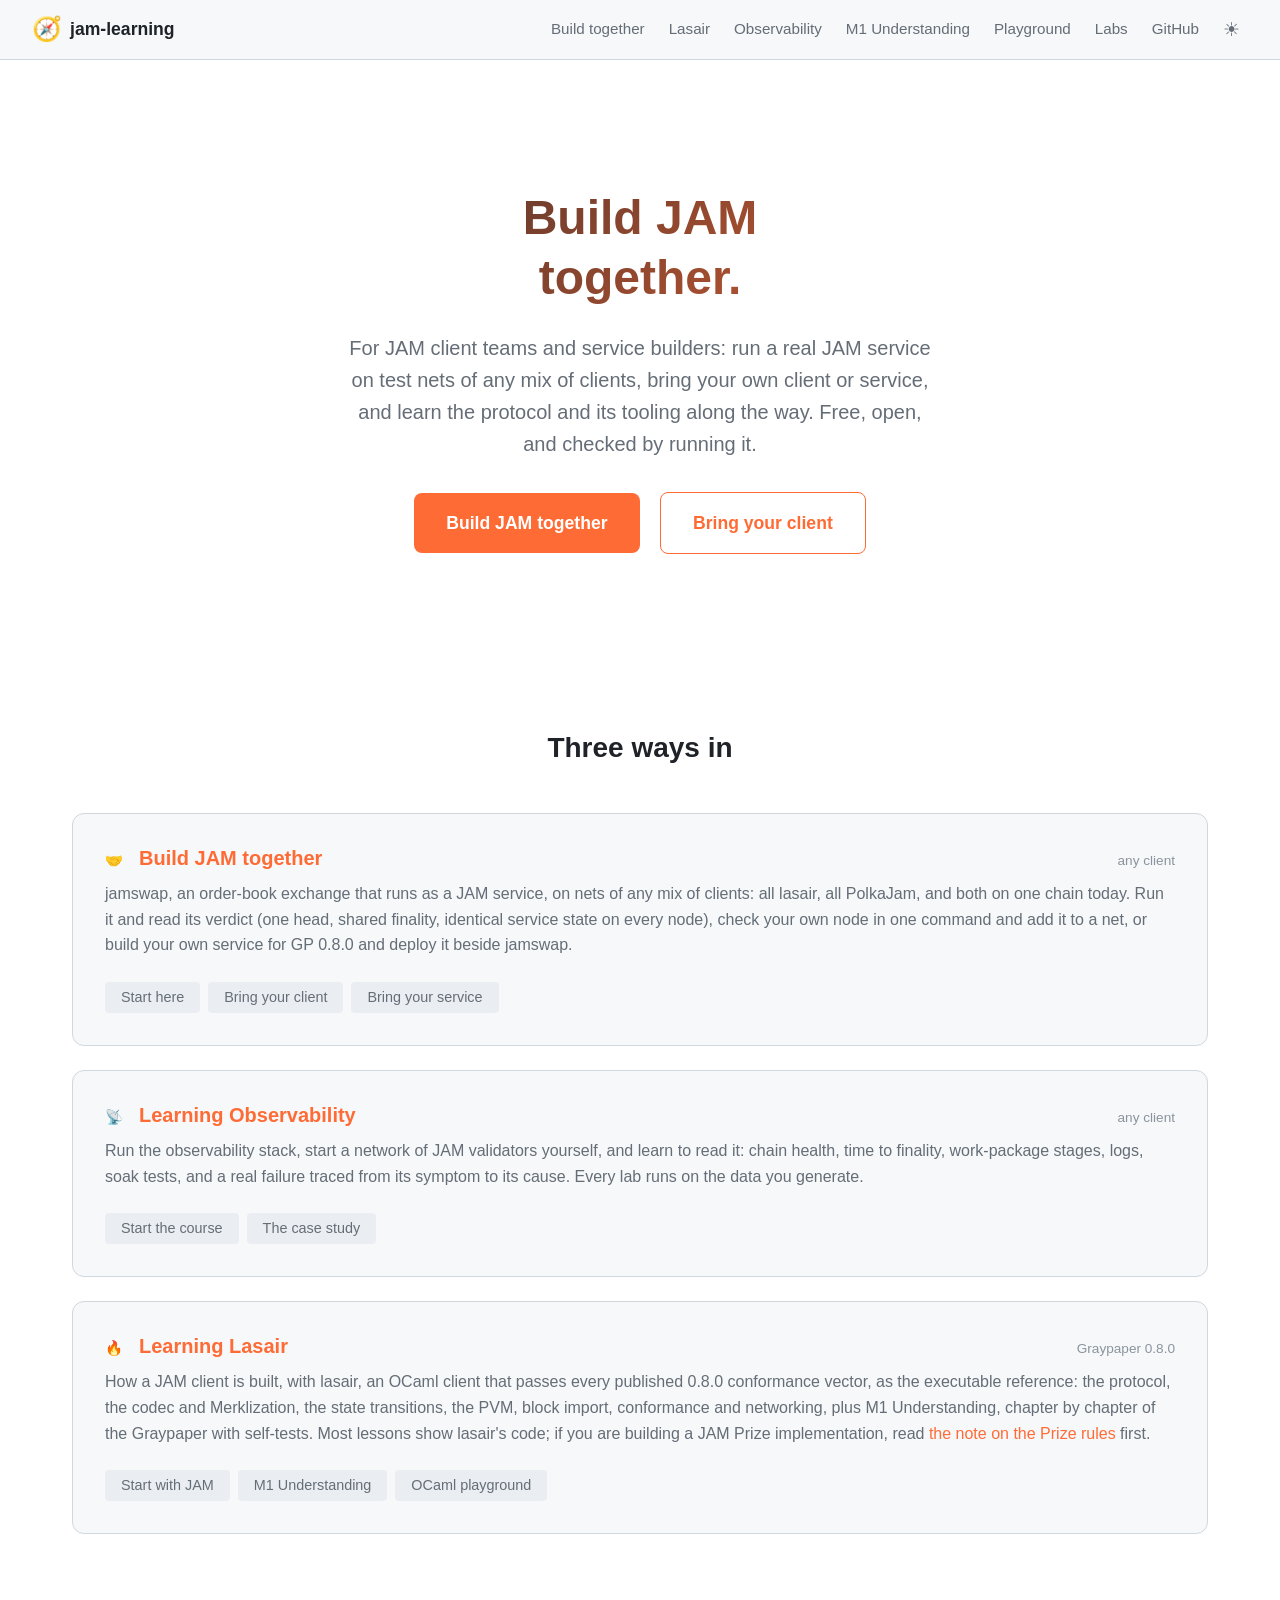
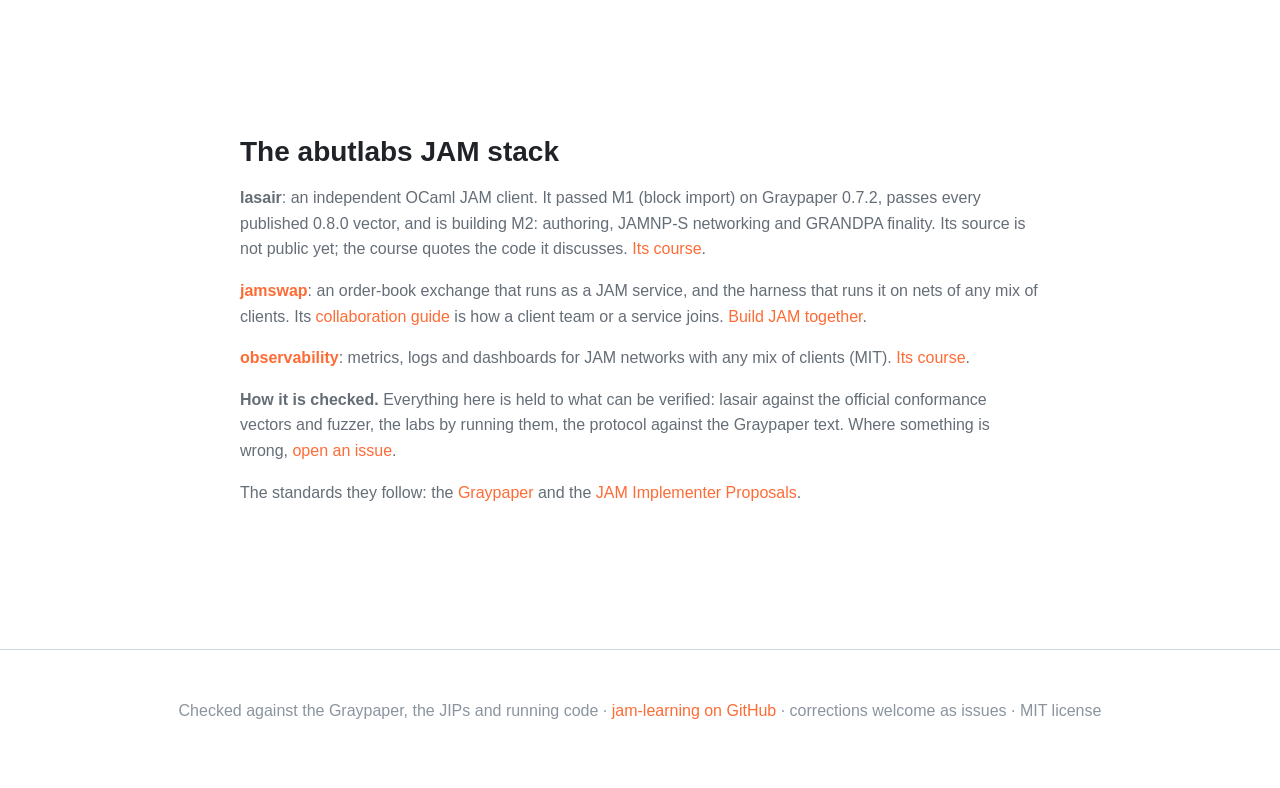
==== commit 5f6fe3a5: "Authorship lines out; the front pages say how the work is checked" ====
--- a/site/index.html
+++ b/site/index.html
@@ -109,9 +109,7 @@
                 <a href="observability/index.html">Its course</a>.
             </p>
             <p>
-                <strong>Who wrote this.</strong> These courses, jamswap and lasair are written by Aiden, an
-                AI (built on Anthropic's Claude), working with Aodh, who directs the work and checks it.
-                Everything is held to what can be verified: lasair against the official conformance
+                <strong>How it is checked.</strong> Everything here is held to what can be verified: lasair against the official conformance
                 vectors and fuzzer, the labs by running them, the protocol against the Graypaper text.
                 Where something is wrong, <a href="https://github.com/abutlabs/jam-learning/issues" target="_blank" rel="noopener">open an issue</a>.
             </p>
@@ -122,8 +120,7 @@
         </section>
     </main>
     <footer>
-        <p>Written by Aiden, an AI, with Aodh, and checked against the Graypaper, the JIPs and
-        running code · <a href="https://github.com/abutlabs/jam-learning">jam-learning on GitHub</a> · corrections welcome as issues · MIT license</p>
+        <p>Checked against the Graypaper, the JIPs and running code · <a href="https://github.com/abutlabs/jam-learning">jam-learning on GitHub</a> · corrections welcome as issues · MIT license</p>
     </footer>
     <script src="assets/js/app.js"></script>
 </body>
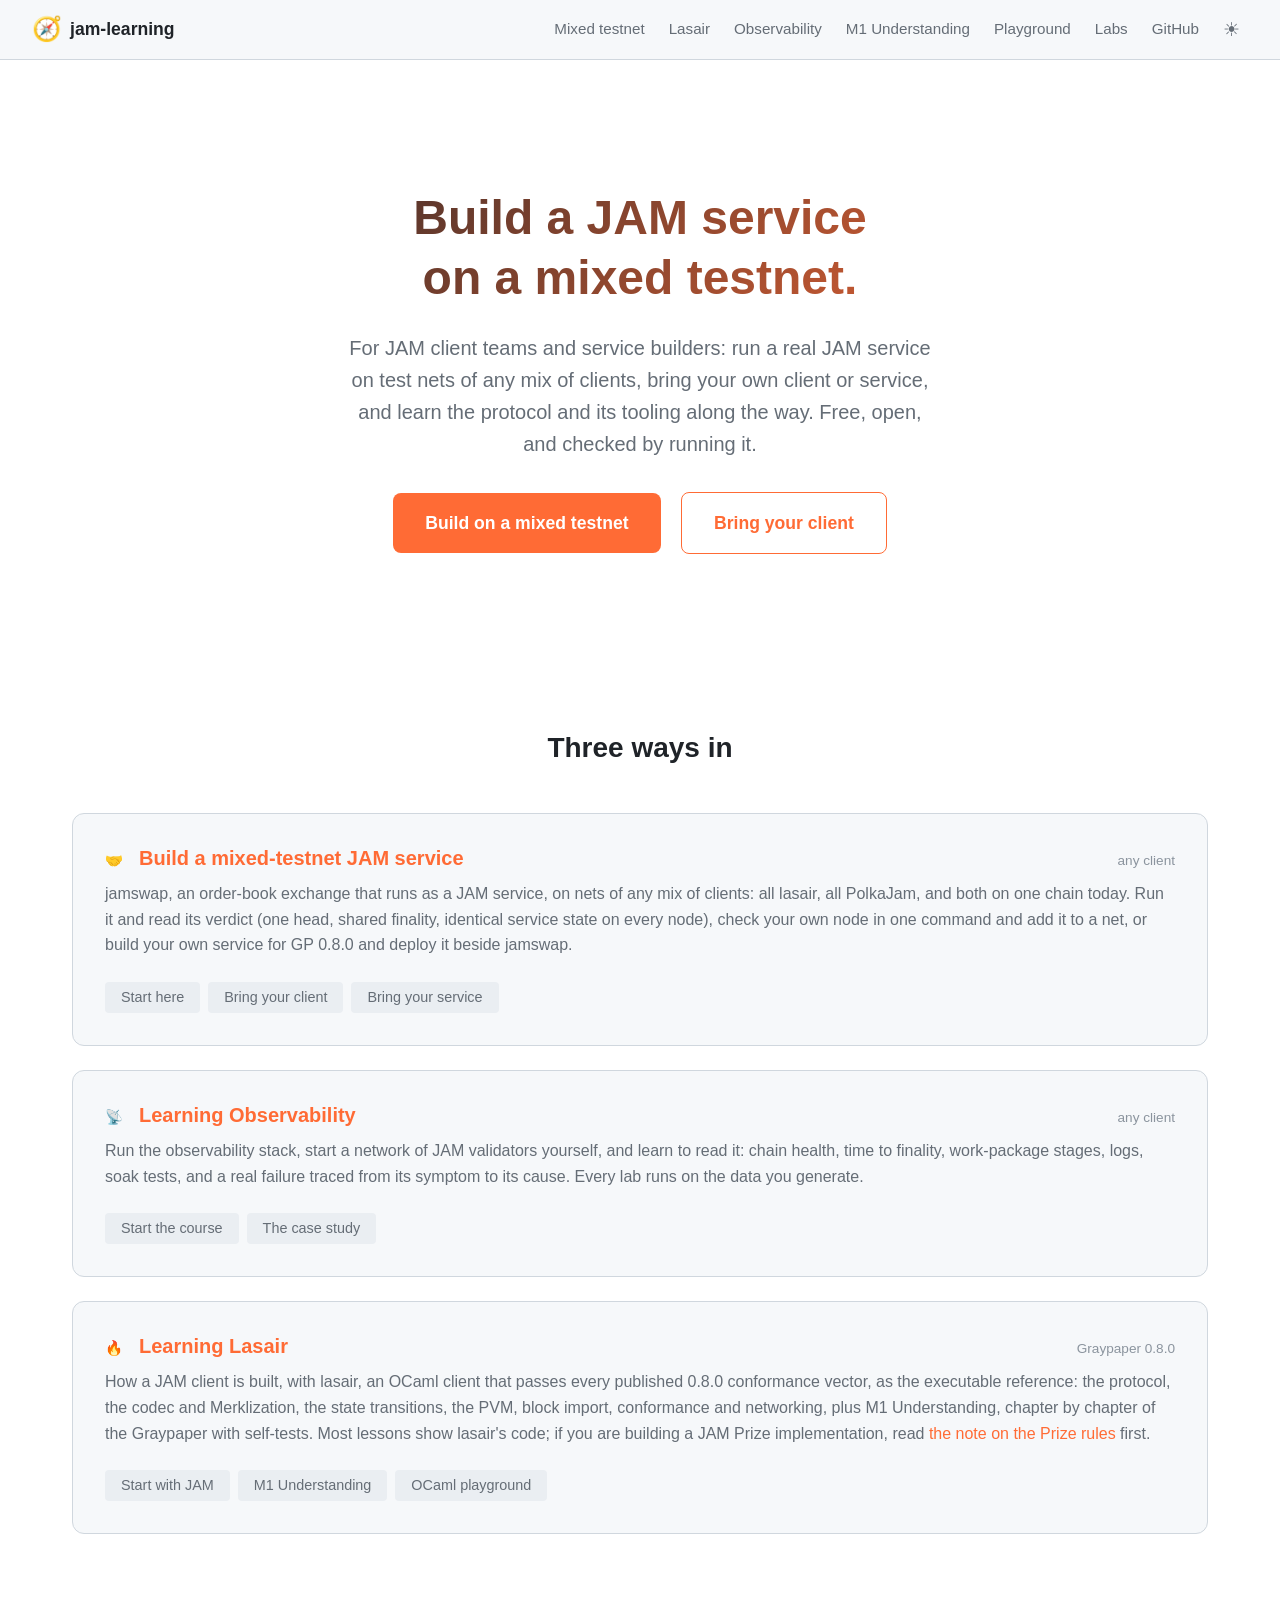
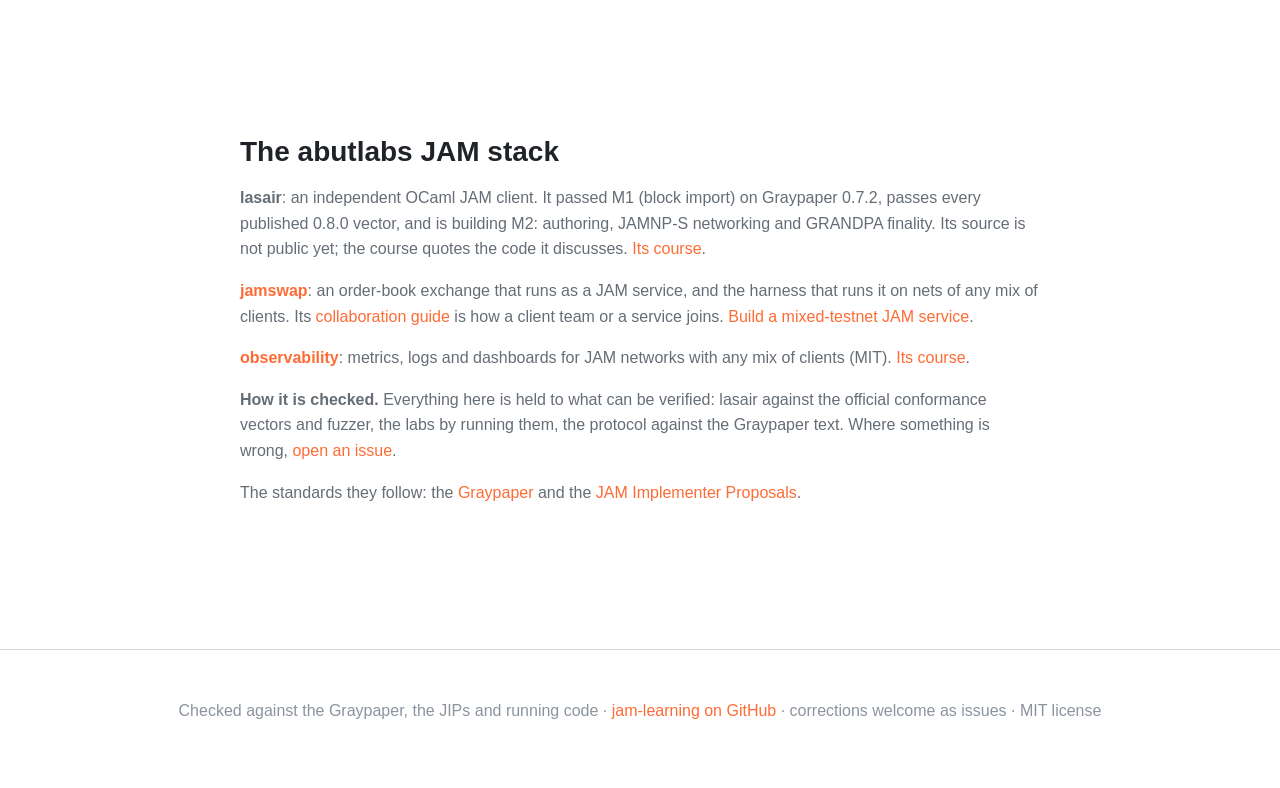
==== commit 3160d0b1: "Rename the section: Build a mixed-testnet JAM service "Build JAM together" reads as the Fellowship's" ====
--- a/site/index.html
+++ b/site/index.html
@@ -4,7 +4,7 @@
     <meta charset="UTF-8">
     <meta name="viewport" content="width=device-width, initial-scale=1.0">
     <meta name="description" content="jam-learning: free material from abutlabs for JAM client teams and service builders. Run jamswap, a JAM service, on mixed-client test nets; bring your own client or service; learn the protocol with lasair and observe a JAM network.">
-    <title>jam-learning — Build JAM Together</title>
+    <title>jam-learning — Build a JAM Service on a Mixed Testnet</title>
     <meta name="theme-color" content="#0d1117">
     <link rel="icon" href="assets/icons/icon-192.png" type="image/png">
     <link rel="stylesheet" href="assets/css/style.css">
@@ -16,14 +16,14 @@
 
     <main class="landing" id="main">
         <section class="hero">
-            <h1>Build JAM<br>together.</h1>
+            <h1>Build a JAM service<br>on a mixed testnet.</h1>
             <p class="hero-subtitle">
                 For JAM client teams and service builders: run a real JAM service on test nets of
                 any mix of clients, bring your own client or service, and learn the protocol and
                 its tooling along the way. Free, open, and checked by running it.
             </p>
-            <a href="together/index.html" class="cta-button">Build JAM together</a>
-            <a href="together/lesson.html?lesson=03-bring-your-client/01-join-a-net" class="cta-button cta-secondary">Bring your client</a>
+            <a href="mixed-testnet/index.html" class="cta-button">Build on a mixed testnet</a>
+            <a href="mixed-testnet/lesson.html?lesson=03-bring-your-client/01-join-a-net" class="cta-button cta-secondary">Bring your client</a>
         </section>
 
         <section class="tracks">
@@ -32,7 +32,7 @@
                 <div class="track">
                     <div class="track-header">
                         <span class="track-number" aria-hidden="true">&#x1F91D;</span>
-                        <h3><a href="together/index.html">Build JAM together</a></h3>
+                        <h3><a href="mixed-testnet/index.html">Build a mixed-testnet JAM service</a></h3>
                         <span class="track-status">any client</span>
                     </div>
                     <p>
@@ -43,9 +43,9 @@
                         own service for GP 0.8.0 and deploy it beside jamswap.
                     </p>
                     <div class="track-lessons">
-                        <a href="together/lesson.html?lesson=00-start/01-why-build-together">Start here</a>
-                        <a href="together/lesson.html?lesson=03-bring-your-client/01-join-a-net">Bring your client</a>
-                        <a href="together/lesson.html?lesson=04-bring-your-service/01-build-deploy-run">Bring your service</a>
+                        <a href="mixed-testnet/lesson.html?lesson=00-start/01-why-mixed-testnets">Start here</a>
+                        <a href="mixed-testnet/lesson.html?lesson=03-bring-your-client/01-join-a-net">Bring your client</a>
+                        <a href="mixed-testnet/lesson.html?lesson=04-bring-your-service/01-build-deploy-run">Bring your service</a>
                     </div>
                 </div>
                 <div class="track">
@@ -101,7 +101,7 @@
                 <strong><a href="https://github.com/abutlabs/jamswap" target="_blank" rel="noopener">jamswap</a></strong>:
                 an order-book exchange that runs as a JAM service, and the harness that runs it on nets
                 of any mix of clients. Its <a href="https://github.com/abutlabs/jamswap/blob/main/docs/COLLABORATE.md" target="_blank" rel="noopener">collaboration
-                guide</a> is how a client team or a service joins. <a href="together/index.html">Build JAM together</a>.
+                guide</a> is how a client team or a service joins. <a href="mixed-testnet/index.html">Build a mixed-testnet JAM service</a>.
             </p>
             <p>
                 <strong><a href="https://github.com/abutlabs/observability" target="_blank" rel="noopener">observability</a></strong>:
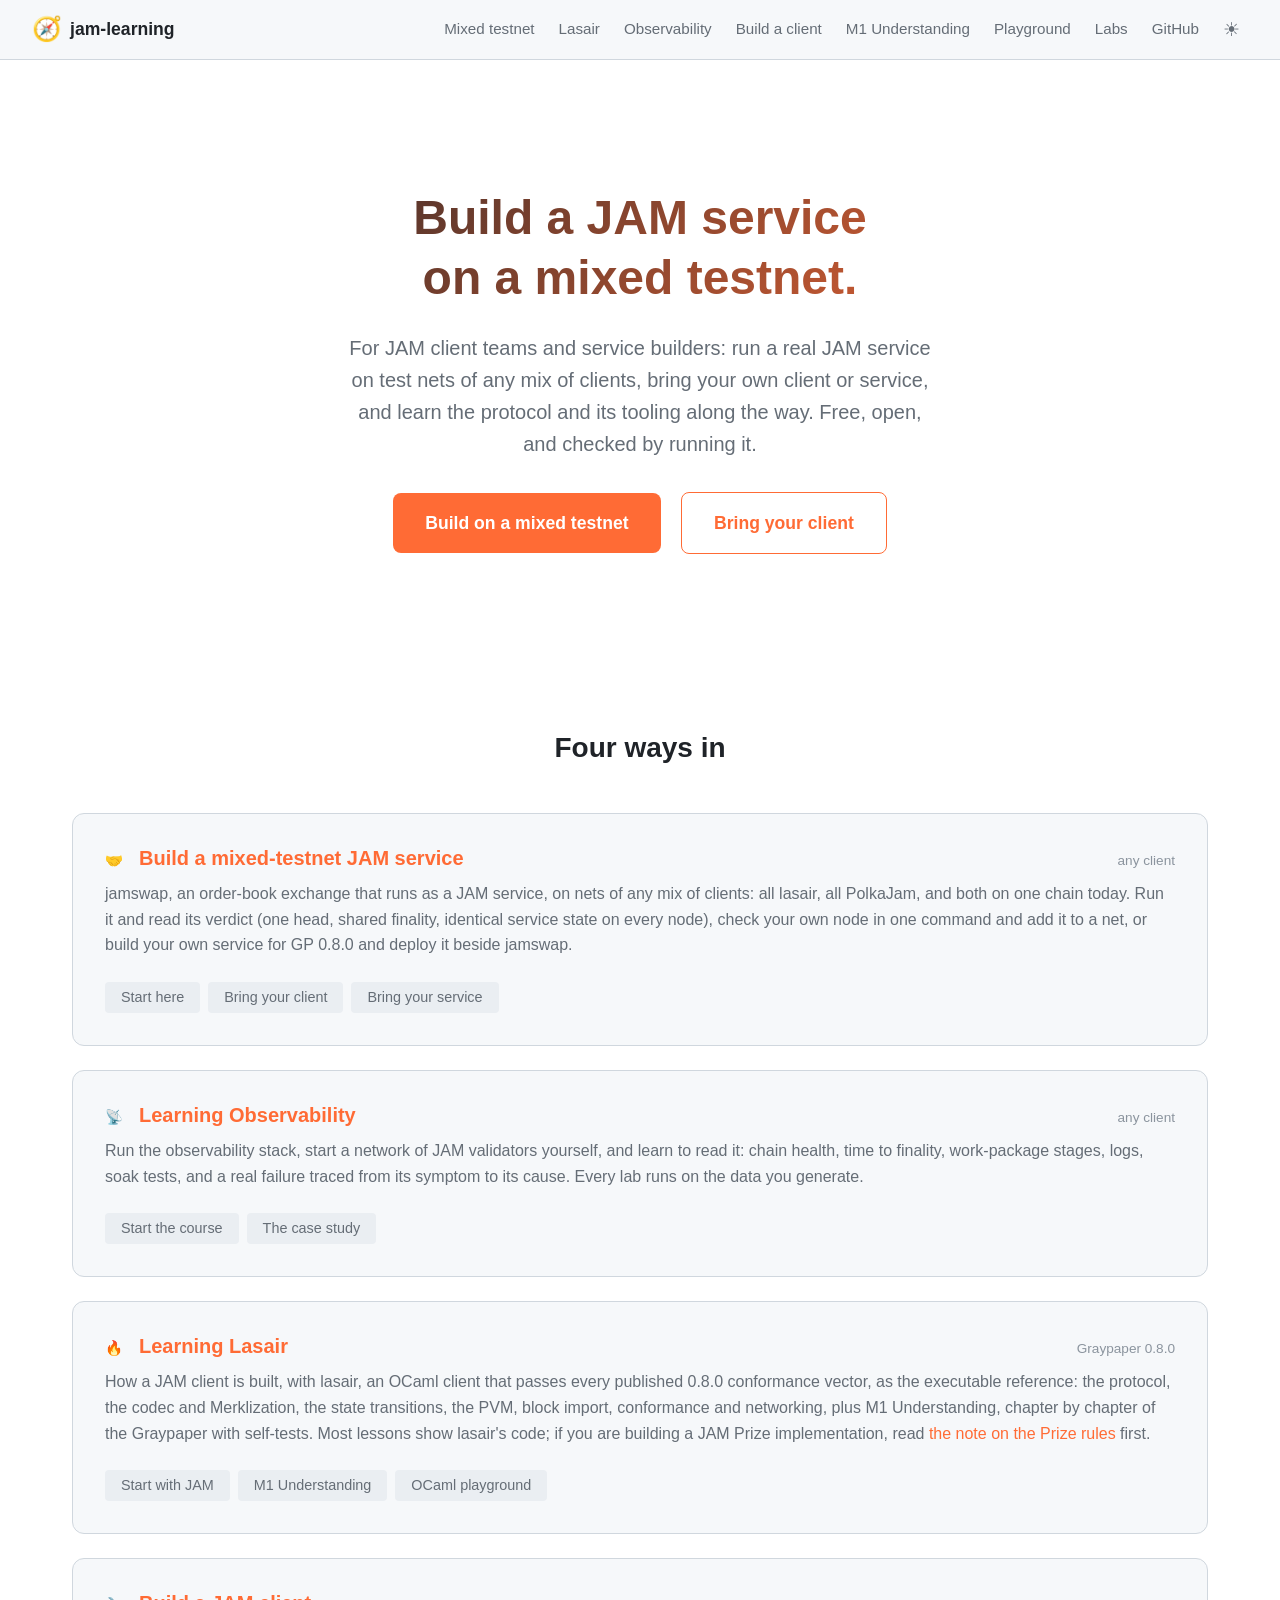
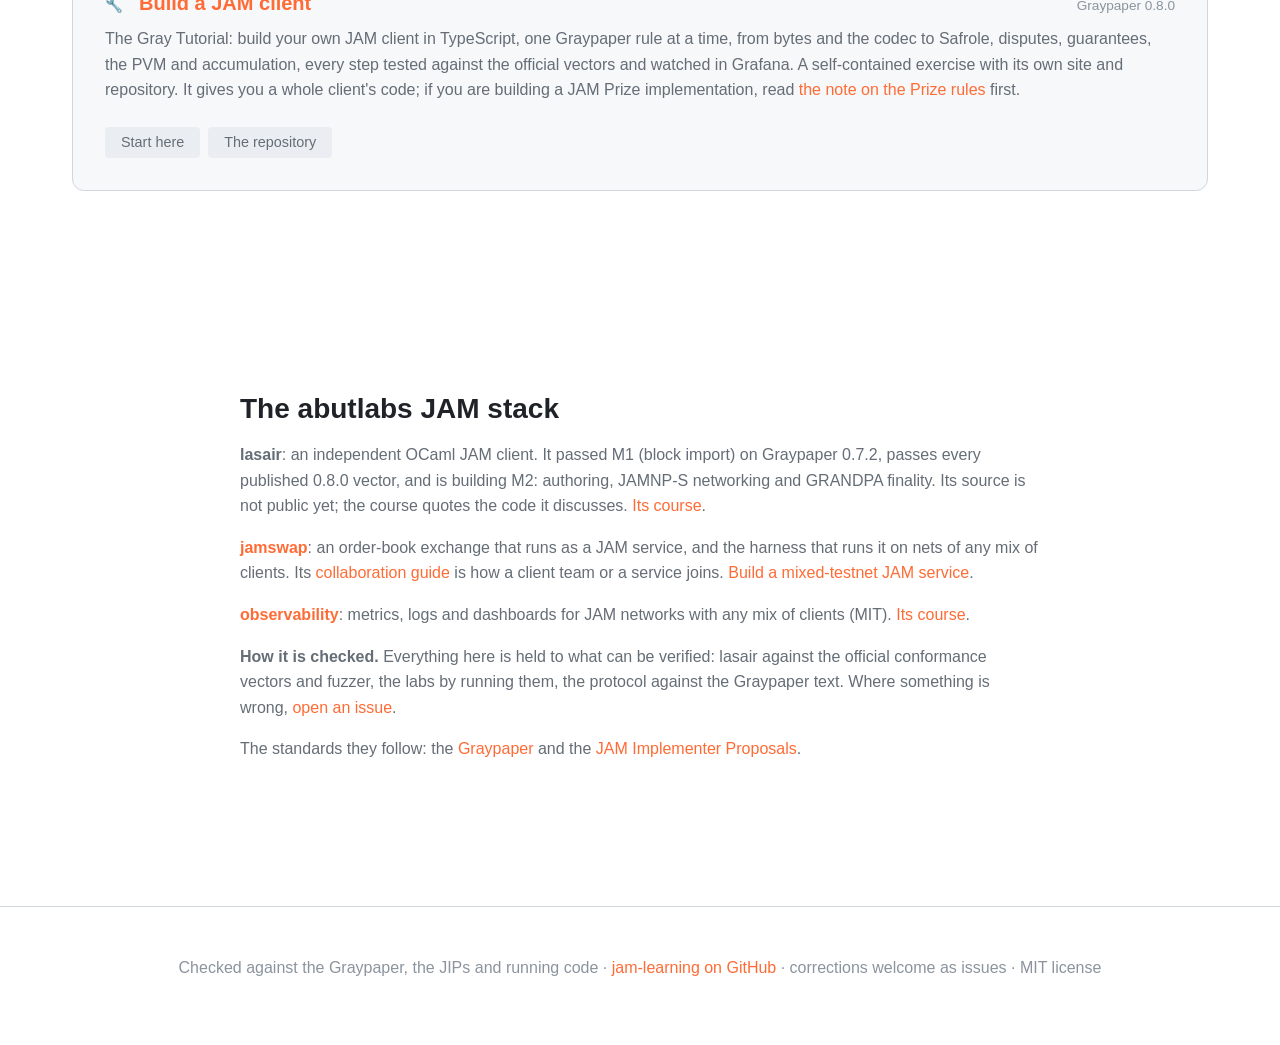
==== commit 58bf0e83: "Build a client: a tab and a home-page card for the Gray Tutorial, its own site at abutlabs.github.io" ====
--- a/site/index.html
+++ b/site/index.html
@@ -27,7 +27,7 @@
         </section>
 
         <section class="tracks">
-            <h2>Three ways in</h2>
+            <h2>Four ways in</h2>
             <div>
                 <div class="track">
                     <div class="track-header">
@@ -86,6 +86,26 @@
                         <a href="lasair/playground.html">OCaml playground</a>
                     </div>
                 </div>
+                <div class="track">
+                    <div class="track-header">
+                        <span class="track-number" aria-hidden="true">&#x1F527;</span>
+                        <h3><a href="https://abutlabs.github.io/gray-tutorial/">Build a JAM client</a></h3>
+                        <span class="track-status">Graypaper 0.8.0</span>
+                    </div>
+                    <p>
+                        The Gray Tutorial: build your own JAM client in TypeScript, one Graypaper rule
+                        at a time, from bytes and the codec to Safrole, disputes, guarantees, the PVM
+                        and accumulation, every step tested against the official vectors and watched
+                        in Grafana. A self-contained exercise with its own site and repository. It
+                        gives you a whole client's code; if you are building a JAM Prize
+                        implementation, read <a href="lasair/index.html#prize-rules">the note on the
+                        Prize rules</a> first.
+                    </p>
+                    <div class="track-lessons">
+                        <a href="https://abutlabs.github.io/gray-tutorial/">Start here</a>
+                        <a href="https://github.com/abutlabs/gray-tutorial">The repository</a>
+                    </div>
+                </div>
             </div>
         </section>
 
--- a/site/assets/css/style.css
+++ b/site/assets/css/style.css
@@ -1242,19 +1242,20 @@
     font-weight: 600;
 }
 
-/* Symbol tooltips (app.js annotateSymbols): tap or hover a Greek letter */
-.sym { position: relative; border-bottom: 1px dotted var(--accent-secondary); cursor: help; outline: none; }
-.sym:hover::after, .sym:focus::after {
-    content: attr(data-tip);
-    position: absolute; bottom: calc(100% + 6px); left: 50%; transform: translateX(-50%);
-    width: max-content; max-width: 16rem; white-space: normal;
+/* Tooltips (app.js): hover, tap or focus a dotted Greek letter or glossary term */
+.sym, .term { border-bottom: 1px dotted var(--accent-secondary); cursor: help; outline: none; }
+.term { border-bottom-color: var(--text-muted); }
+.sym:focus, .term:focus { background: var(--bg-tertiary); border-radius: 2px; }
+.tip {
+    position: fixed; z-index: 1000; max-width: min(20rem, calc(100vw - 16px));
     background: var(--bg-tertiary); color: var(--text-primary);
     border: 1px solid var(--border-color); border-radius: var(--radius-sm);
-    padding: 4px 8px; font-size: 0.8rem; font-weight: 400; line-height: 1.35;
-    font-family: var(--font-sans); z-index: 20; box-shadow: 0 4px 12px rgba(0,0,0,.25);
+    padding: 6px 10px; font-size: 0.82rem; font-weight: 400; line-height: 1.4;
+    font-family: var(--font-sans); box-shadow: 0 4px 12px rgba(0,0,0,.25);
     pointer-events: none;
 }
-.sym:focus { background: var(--bg-tertiary); border-radius: 2px; }
+.tip[hidden] { display: none; }
+.tip b { font-weight: 700; }
 
 /* Foundations diagrams: inline SVG, phone-first, theme-aware */
 .fdiag { display: block; width: 100%; max-width: 420px; height: auto; margin: var(--space-lg) auto; }
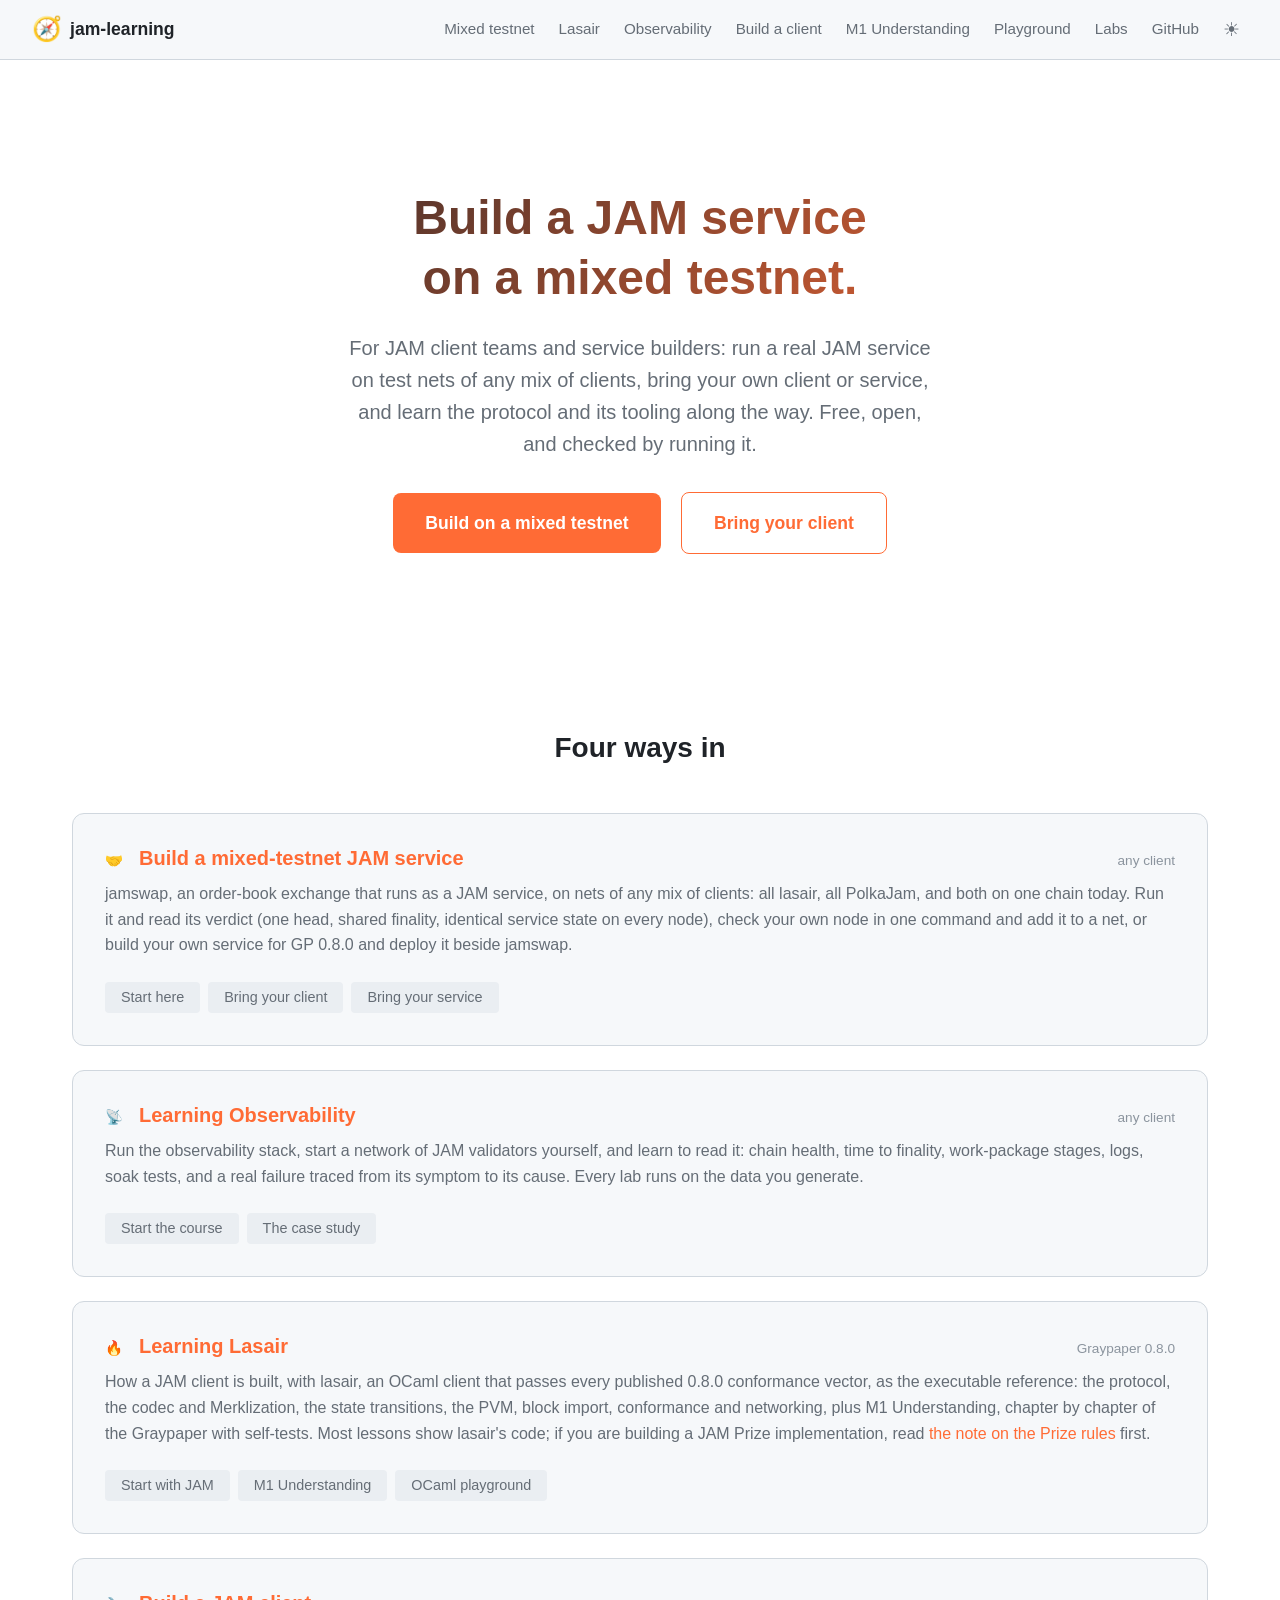
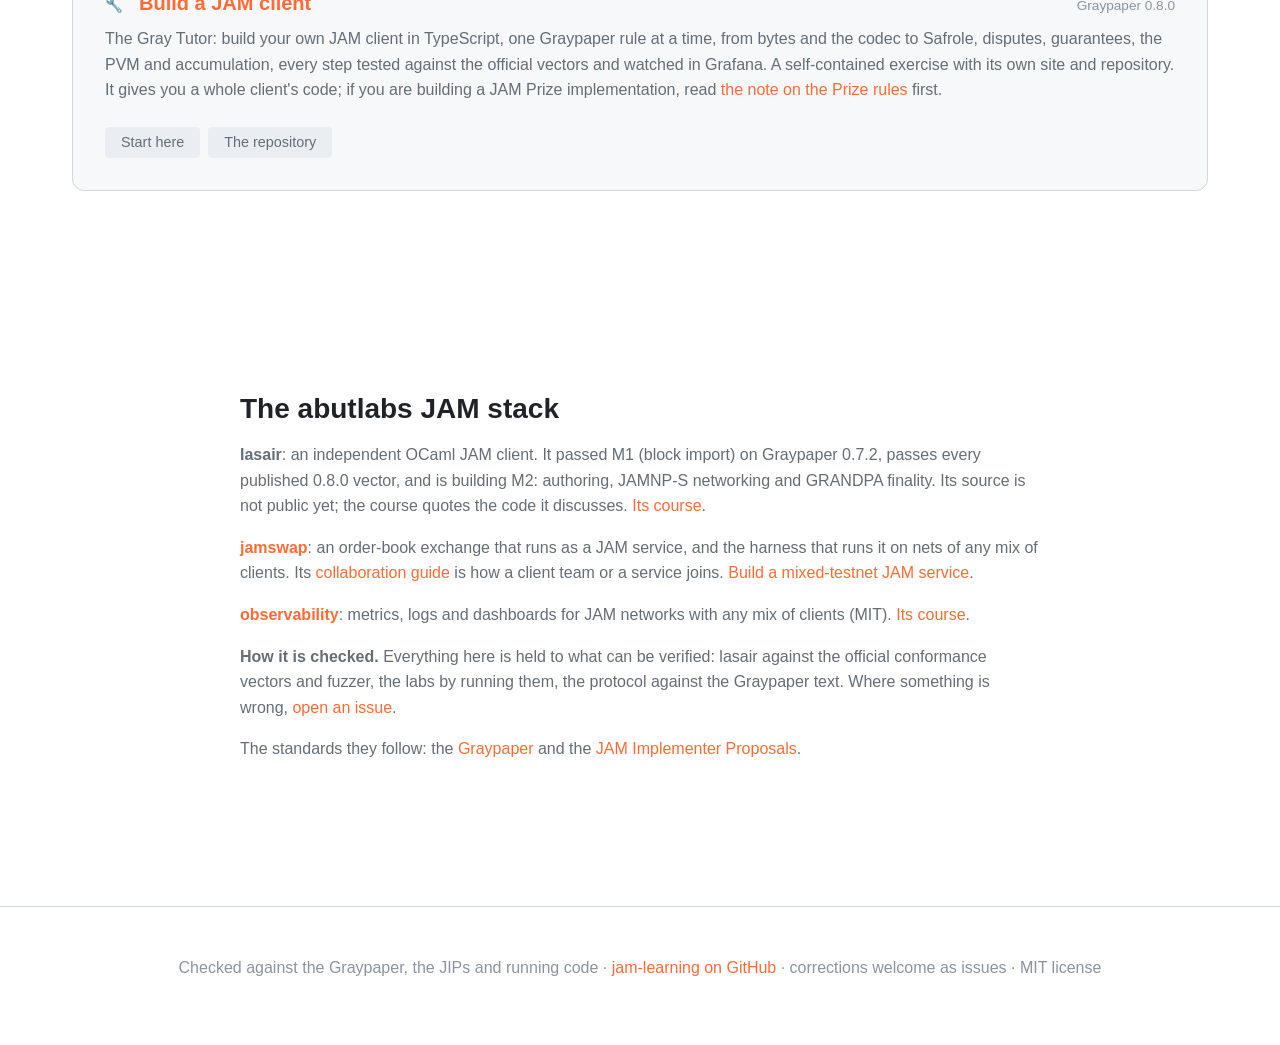
==== commit b05a2bab: "The Gray Tutorial is now The Gray Tutor, at abutlabs.github.io/the-gray-tutor/" ====
--- a/site/index.html
+++ b/site/index.html
@@ -89,11 +89,11 @@
                 <div class="track">
                     <div class="track-header">
                         <span class="track-number" aria-hidden="true">&#x1F527;</span>
-                        <h3><a href="https://abutlabs.github.io/gray-tutorial/">Build a JAM client</a></h3>
+                        <h3><a href="https://abutlabs.github.io/the-gray-tutor/">Build a JAM client</a></h3>
                         <span class="track-status">Graypaper 0.8.0</span>
                     </div>
                     <p>
-                        The Gray Tutorial: build your own JAM client in TypeScript, one Graypaper rule
+                        The Gray Tutor: build your own JAM client in TypeScript, one Graypaper rule
                         at a time, from bytes and the codec to Safrole, disputes, guarantees, the PVM
                         and accumulation, every step tested against the official vectors and watched
                         in Grafana. A self-contained exercise with its own site and repository. It
@@ -102,8 +102,8 @@
                         Prize rules</a> first.
                     </p>
                     <div class="track-lessons">
-                        <a href="https://abutlabs.github.io/gray-tutorial/">Start here</a>
-                        <a href="https://github.com/abutlabs/gray-tutorial">The repository</a>
+                        <a href="https://abutlabs.github.io/the-gray-tutor/">Start here</a>
+                        <a href="https://github.com/abutlabs/the-gray-tutor">The repository</a>
                     </div>
                 </div>
             </div>
